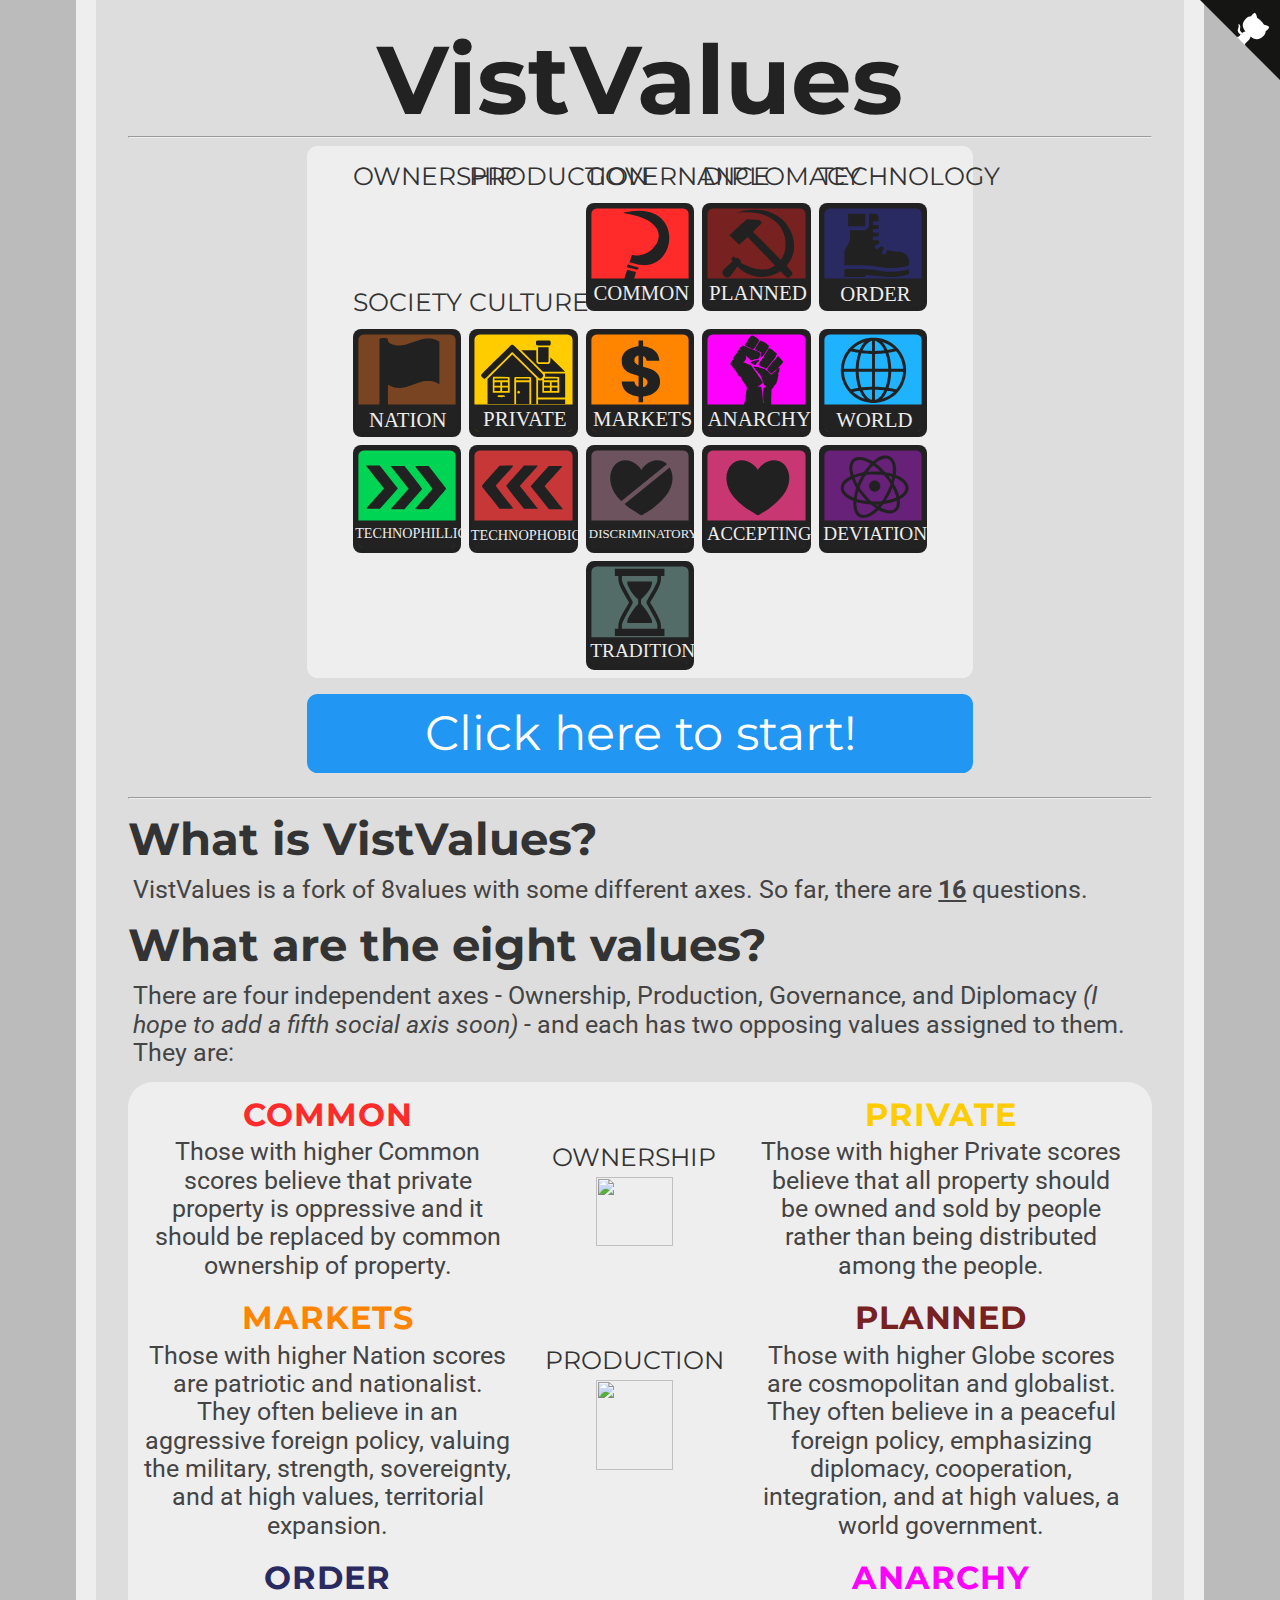
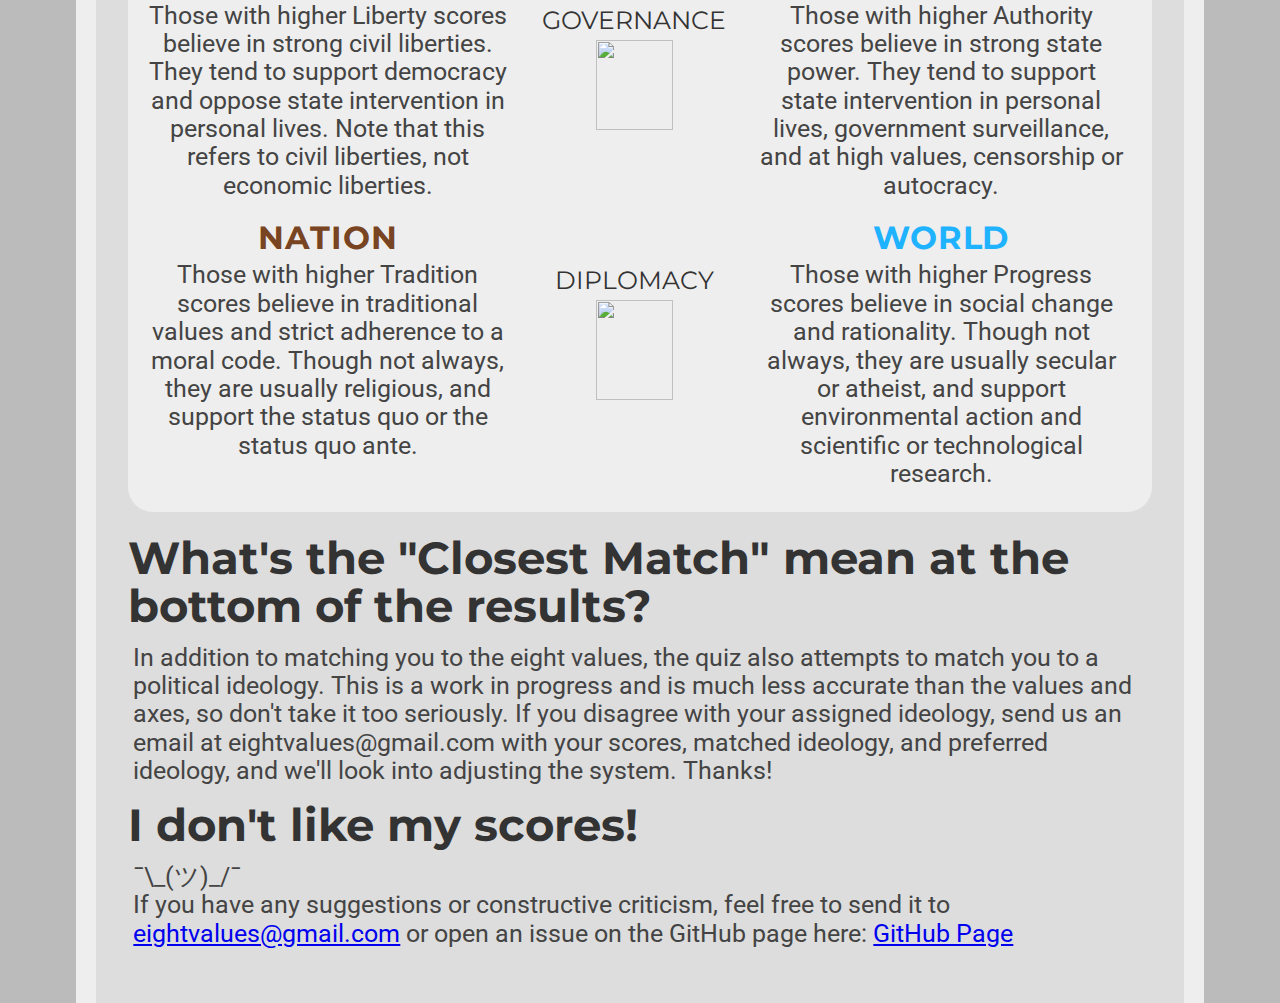
==== index.html @ 8184fd6a "Update index.html" ====
<head>
<link href="https://fonts.googleapis.com/css?family=Montserrat:300,400,700|Roboto:400,700" rel="stylesheet">
<link href='style.css' rel='stylesheet' type='text/css'>
<title>VistValues</title>
<link rel="icon" type="x-icon" href="icon.png">
<link rel="shortcut icon" type="x-icon" href="icon.png">
<meta charset="utf-8">
<script async src="//pagead2.googlesyndication.com/pagead/js/adsbygoogle.js"></script>
<script>
  (adsbygoogle = window.adsbygoogle || []).push({
    google_ad_client: "ca-pub-6511426299019766",
    enable_page_level_ads: true
  });


</script>
</head>
<body>
<a href="https://github.com/8values/8values.github.io" class="github-corner" aria-label="View source on Github"><svg width="80" height="80" viewBox="0 0 250 250" style="fill:#151513; color:#fff; position: absolute; top: 0; border: 0; right: 0;" aria-hidden="true"><path d="M0,0 L115,115 L130,115 L142,142 L250,250 L250,0 Z"></path><path d="M128.3,109.0 C113.8,99.7 119.0,89.6 119.0,89.6 C122.0,82.7 120.5,78.6 120.5,78.6 C119.2,72.0 123.4,76.3 123.4,76.3 C127.3,80.9 125.5,87.3 125.5,87.3 C122.9,97.6 130.6,101.9 134.4,103.2" fill="currentColor" style="transform-origin: 130px 106px;" class="octo-arm"></path><path d="M115.0,115.0 C114.9,115.1 118.7,116.5 119.8,115.4 L133.7,101.6 C136.9,99.2 139.9,98.4 142.2,98.6 C133.8,88.0 127.5,74.4 143.8,58.0 C148.5,53.4 154.0,51.2 159.7,51.0 C160.3,49.4 163.2,43.6 171.4,40.1 C171.4,40.1 176.1,42.5 178.8,56.2 C183.1,58.6 187.2,61.8 190.9,65.4 C194.5,69.0 197.7,73.2 200.1,77.6 C213.8,80.2 216.3,84.9 216.3,84.9 C212.7,93.1 206.9,96.0 205.4,96.6 C205.1,102.4 203.0,107.8 198.3,112.5 C181.9,128.9 168.3,122.5 157.7,114.1 C157.9,116.9 156.7,120.9 152.7,124.9 L141.0,136.5 C139.8,137.7 141.6,141.9 141.8,141.8 Z" fill="currentColor" class="octo-body"></path></svg></a><style>.github-corner:hover .octo-arm{animation:octocat-wave 560ms ease-in-out}@keyframes octocat-wave{0%,100%{transform:rotate(0)}20%,60%{transform:rotate(-25deg)}40%,80%{transform:rotate(10deg)}}@media (max-width:500px){.github-corner:hover .octo-arm{animation:none}.github-corner .octo-arm{animation:octocat-wave 560ms ease-in-out}}</style>
<h1>VistValues</h1>
<hr>
<div class="center">
    <div class="axis_name septacolumn">OWNERSHIP</div>
    <div class="axis_name septacolumn">PRODUCTION</div>
    <div class="axis_name septacolumn">GOVERNANCE</div>
    <div class="axis_name septacolumn">DIPLOMACY</div>
    <div class="axis_name septacolumn">TECHNOLOGY</div>
    <div class="axis_name septacolumn">SOCIETY</div>
    <div class="axis_name septacolumn">CULTURE</div>
    <a href="#anchor"><img src="value_images/common.svg" class="septacolumn"></a>
    <a href="#anchor"><img src="value_images/planned.svg" class="septacolumn"></a>
    <a href="#anchor"><img src="value_images/order.svg" class="septacolumn"></a>
    <a href="#anchor"><img src="value_images/nation.svg" class="septacolumn"></a>
    <a href="#anchor"><img src="value_images/private.svg" class="septacolumn"></a>
    <a href="#anchor"><img src="value_images/markets.svg" class="septacolumn"></a>
    <a href="#anchor"><img src="value_images/anarchy.svg" class="septacolumn"></a>
    <a href="#anchor"><img src="value_images/world.svg" class="septacolumn"></a>
    <a href="#anchor"><img src="value_images/technophillic.svg" class="septacolumn"></a>
    <a href="#anchor"><img src="value_images/technophobic.svg" class="septacolumn"></a>
    <a href="#anchor"><img src="value_images/discriminatory.svg" class="septacolumn"></a>
    <a href="#anchor"><img src="value_images/accepting.svg" class="septacolumn"></a>
    <a href="#anchor"><img src="value_images/deviation.svg" class="septacolumn"></a>
    <a href="#anchor"><img src="value_images/tradition.svg" class="septacolumn"></a>
</div>
<br>
<button class="button" onclick="location.href='instructions.html';" style="font-size:36pt;">Click here to start!</button>
<br><hr>
<h2>What is VistValues?</h2>
    <p>VistValues is a fork of 8values with some different axes. So far, there are <b><u><span id="numOfQuestions"></span></u></b> questions.</p>

<h2><a id="anchor">What are the eight values?</a></h2>
    <p>There are four independent axes - Ownership, Production, Governance, and Diplomacy <i>(I hope to add a fifth social axis soon)</i> - and each has two opposing values assigned to them. They are:</p>
    <div class="explanation_bg">
        <div class="spacer">
            <div class="explanation_blurb_left">
                <p class="value"><b style="color:#FF2A2A;">COMMON</b></p>
                <p class="blurb-text">
                    Those with higher Common scores believe that private property is oppressive and it should be replaced by common ownership of property.
                </p>
            </div>
            <div class="explanation_axis">
                <p class="axis_name">OWNERSHIP</p>
                <img class="arrow" src="double_arrow.svg"></img>
            </div>
            <div class="explanation_blurb_right">
                <p class="value"><b style="color:#FFCC00;">PRIVATE</b></p>
                <p class="blurb-text">
                    Those with higher Private scores believe that all property should be owned and sold by people rather than being distributed among the people. 
                </p>
            </div>
        </div>
        <div class="spacer">
            <div class="explanation_blurb_left">
                <p class="value"><b style="color:#FF8400;">MARKETS</b></p>
                <p class="blurb-text">
                    Those with higher Nation scores are patriotic and nationalist. They often believe in an aggressive foreign policy, valuing the military, strength, sovereignty, and at high values, territorial expansion.
                </p>
            </div>
            <div class="explanation_axis">
                <p class="axis_name">PRODUCTION</p>
                <img class="arrow" src="double_arrow.svg"></img>
            </div>
            <div class="explanation_blurb_right">
                <p class="value"><b style="color:#782121;">PLANNED</b></p>
                <p class="blurb-text">
                    Those with higher Globe scores are cosmopolitan and globalist. They often believe in a peaceful foreign policy, emphasizing diplomacy, cooperation, integration, and at high values, a world government.
                </p>
            </div>
        </div>
        <div class="spacer">
            <div class="explanation_blurb_left">
                <p class="value"><b style="color:#2A2A62;">ORDER</b></p>
                <p class="blurb-text">
                    Those with higher Liberty scores believe in strong civil liberties. They tend to support democracy and oppose state intervention in personal lives. Note that this refers to civil liberties, not economic liberties.
                </p>
            </div>
            <div class="explanation_axis">
                <p class="axis_name">GOVERNANCE</p>
                <img class="arrow" src="double_arrow.svg"></img>
            </div>
            <div class="explanation_blurb_right">
                <p class="value"><b style="color:#FF00FF;">ANARCHY</b></p>
                <p class="blurb-text">
                    Those with higher Authority scores believe in strong state power. They tend to support state intervention in personal lives, government surveillance, and at high values, censorship or autocracy.
                </p>
            </div>
        </div>
        <div class="spacer">
            <div class="explanation_blurb_left">
                <p class="value"><b style="color:#784421;">NATION</b></p>
                <p class="blurb-text">
                    Those with higher Tradition scores believe in traditional values and strict adherence to a moral code. Though not always, they are usually religious, and support the status quo or the status quo ante.
                </p>
            </div>
            <div class="explanation_axis">
                <p class="axis_name">DIPLOMACY</p>
                <img class="arrow" src="double_arrow.svg"></img>
            </div>
            <div class="explanation_blurb_right">
                <p class="value"><b style="color:#1FB2FF;">WORLD</b></p>
                <p class="blurb-text">
                    Those with higher Progress scores believe in social change and rationality. Though not always, they are usually secular or atheist, and support environmental action and scientific or technological research.
                </p>
            </div>
        </div>
        <br/>
    </div>

<h2 style="margin-top: 17pt;">What's the "Closest Match" mean at the bottom of the results?</h2>
    <p>In addition to matching you to the eight values, the quiz also attempts to match you to a political ideology. This is a work in progress and is much less accurate than the values and axes, so don't take it too seriously. If you disagree with your assigned ideology, send us an email at eightvalues@gmail.com with your scores, matched ideology, and preferred ideology, and we'll look into adjusting the system. Thanks!</p>
<h2>I don't like my scores!</h2>
    <p>¯\_(ツ)_/¯<br/>
    If you have any suggestions or constructive criticism, feel free to send it to <a href="mailto:eightvalues@gmail.com">eightvalues@gmail.com</a> or open an issue on the GitHub page here: <a href="https://github.com/8values/8values.github.io">GitHub Page</a></p>
<br>
<!-- Website visit statistics - no personal information is collected! -->
<script type="text/javascript">
var sc_project=11325211;
var sc_invisible=1;
var sc_security="fd9f0659";
var scJsHost = (("https:" == document.location.protocol) ?
"https://secure." : "http://www.");
document.write("<sc"+"ript type='text/javascript' src='" +
scJsHost+
"statcounter.com/counter/counter.js'></"+"script>");
</script>
<noscript><div class="statcounter"><a title="web stats"
href="http://statcounter.com/" target="_blank"><img
class="statcounter"
src="//c.statcounter.com/11325211/0/fd9f0659/1/" alt="web
stats"></a></div></noscript>

<!-- This is the script for the page itself -->
<script type="application/javascript"src="questions.js"></script>
<script type="text/javascript">
    document.getElementById("numOfQuestions").innerHTML = questions.length;
</script>
</body>
---- style.css ----
html {
    background-color: #bbbbbb;
    padding: 0px;
    scroll-behavior: smooth;
}
body {
    width: 80%;
    min-height: calc(100vh - 4em);
    margin: 0 auto;
    padding: 2em;
    background-color: #dddddd;
    border-color: #eeeeee;
    border-left-style: solid;
    border-right-style: solid;
    border-width: 20px;
}
p {
    color: #444444;
    font-family: 'Roboto', sans-serif;
    font-size: 18.5pt;
    line-height: 1.15;
    margin: 4pt;
}

p.value {
    margin-top: 22px;
    margin-bottom: 22px;
    text-indent: -16pt;
    margin-left: 20pt;
    font-size: 24pt;
    line-height: 2.11666656px;
    letter-spacing: 0.03em;
    font-family: 'Montserrat';
}

p.axis_name {
    margin-top: 50px;
    color: #333333;
    font-size: 19pt;
    font-family: 'Montserrat';
}
p.question {
    margin: 16pt auto;
    color: #333333;
    font-family: 'Montserrat', sans-serif;
    font-weight: normal;
    width: 70%;
    min-width: 500pt;
    min-height: 144pt;
    background-color: #eeeeee;
    padding: 16pt;
    border-radius: 16pt;
    font-size: 36pt;
    display: flex;
    justify-content: center;
    align-items: center;
    text-align: center;

}
h1 {
    color: #222222;
    font-family: 'Montserrat', sans-serif;
    font-size: 72pt;
    text-align: center;
    line-height: 72pt;
    margin-top: 0pt;
    margin-bottom: 0pt;
}
h2 {
    color: #333333;
    font-family: 'Montserrat', sans-serif;
    font-size: 34pt;
    line-height: 36pt;
    margin-top: 12pt;
    margin-bottom: 10pt;
}
li {
    font-size: 16pt;
    text-indent: 16pt;
}
a {
    font-family: inherit;
}
div.center {
    background-color: #eeeeee;
    font-family: 'Montserrat', sans-serif;
    border-radius: 8pt;
    padding: 6pt;
    color: white;
    width: 50%;
    min-width: 488pt;
    text-align: center;
    text-decoration: none;
    display: block;
    font-size: 24pt;
    margin: auto;
}
img.quadcolumn {
    width: 23.75%;
    transition: transform .3s;
}
img.quadcolumn:hover {
    transform: scale(1.05);
  }
div.quadcolumn {
    width: 23.75%;
}
div.axis_name {
    color: #333333;
    font-size: 19pt;
    font-family: 'Montserrat';
    display: inline-block;
    padding-bottom: 8.65pt;
}
.spacer {
    display: flex;
}

/* Existing quadcolumn styles */
img.quadcolumn {
    width: 23.75%;
    transition: transform .3s;
}
img.quadcolumn:hover {
    transform: scale(1.05);
}

div.quadcolumn {
    width: 23.75%;
}

/* New septacolumn styles */
img.septacolumn {
    width: 16.6666667%; /* 100% / 6 columns */
    transition: transform .3s;
}
img.septacolumn:hover {
    transform: scale(1.05);
}

div.septacolumn {
    width: 16.6666667%; /* 100% / 6 columns */
}

.spacer > div{
    margin-top: 10px;
    display: inline-block;
    *display: inline; /* For IE7 */
    text-align: center;
}
.button {
    background-color: #2196f3;
    font-family: 'Montserrat', sans-serif;
    border: none;
    border-radius: 8pt;
    color: white;
    padding: 8pt;
    width: 50%;
    min-width: 500pt;
    text-align: center;
    text-decoration: none;
    display: block;
    font-size: 24pt;
    margin: -2px auto;
    cursor: pointer;
}
.button:hover, .button:focus { background: #1687e0; }
.stronglyAgree { background: #1b5e20; }
.stronglyAgree:hover, .stronglyAgree:focus { background: #154a19; }
.agree { background: #4caf50; }
.agree:hover, .agree:focus { background: #29942e; }
.neutral { background: #949494; }
.neutral:hover, .neutral:focus { background: #656565; }
.disagree { background: #f44336; }
.disagree:hover, .disagree:focus { background: #d6271a; }
.stronglyDisagree { background: #b71c1c; }
.stronglyDisagree:hover, .stronglyDisagree:focus { background: #a00e0e; }

.button.partiallyAgree {
  background: #8bc34a;
}

.button.partiallyAgree:hover,
.button.partiallyAgree:focus {
  background: #6fa639;
}

.button.partiallyDisagree {
  background: #ff5722;
}

.button.partiallyDisagree:hover,
.button.partiallyDisagree:focus {
  background: #d84315;
}


.small_button, .small_button_off {
    background-color: #333;
    font-family: 'Montserrat', sans-serif;
    border: none;
    border-radius: 8pt;
    color: white;
    padding: 8pt;
    width: 10%;
    min-width: 100pt;
    text-align: center;
    text-decoration: none;
    display: block;
    font-size: 18pt;
    margin: -2px auto;
    cursor: pointer;
}

.small_button:hover, .small_button:focus {
    background: #222;
}

.small_button_off {
    background-color: #ddd;
    color: #888;
    border: 2px solid #888;
    cursor: not-allowed;
    margin: -4px auto;
}
.arrow {
    width: 60%;
    height: auto;
}
div.explanation_blurb_left {
    vertical-align: top;
    width: 37%;
    margin-left: 1%;
    margin-right: 1%;
}
div.explanation_blurb_right {
    vertical-align: top;
    width: 37%;
    margin-left: 1%;
    margin-right: 1%;
}
div.explanation_axis {
    width: 20.9%;
    vertical-align: top;
}
div.axis {
    width: 100%;
    display: flex;
    align-items: center;
    justify-content: center;
}
div.bar {
    height: 36pt;
    line-height: 36pt;
    padding: 8pt;
    margin-top: 4pt;
    margin-bottom: 4pt;
    border-width: 4px;
    border-right-width: 1px;
    border-top-style: solid;
    border-bottom-style: solid;
    border-color: #222222;
    background-color: #eeeeee;
    display: block;
    width: 50%;
}
div.text-wrapper {
    font-family: 'Montserrat', sans-serif;
    font-size: 36pt;
    line-height: 36pt;
    color: #222222;
    display: inline-block;
}
div.common {
    background-color: #f44336;
    text-align: left;
    border-right-style: solid;
}
div.private {
    background-color: #ffb300;
    text-align: right;
    border-left-style: solid;
}
div.planned {
    background-color: #451717;
    text-align: left;
    border-right-style: solid;
}
div.markets {
    background-color: #ff730f;
    text-align: right;
    border-left-style: solid;
}
div.order {
    background-color: #322a75;
    text-align: right;
    border-left-style: solid;
}
div.anarchy {
    background-color: #ff29ea;
    text-align: left;
    border-right-style: solid;
}
div.nation {
    background-color: #573b28;
    text-align: right;
    border-left-style: solid;
}
div.world {
    background-color: #1dadf0;
    text-align: left;
    border-right-style: solid;
}
span.weight-300 {
    font-weight: 300;
}
.explanation_bg {
    background-color: #eeeeee;
    border-radius: 25px;
    margin-top: 15px;
}
#banner {
    border-color: #444444;
    border-style: solid;
    border-width: 2px;
    border-radius: 8pt;
    display: block;
    margin: 8pt;
    margin-left: auto;
    margin-right: auto;
}
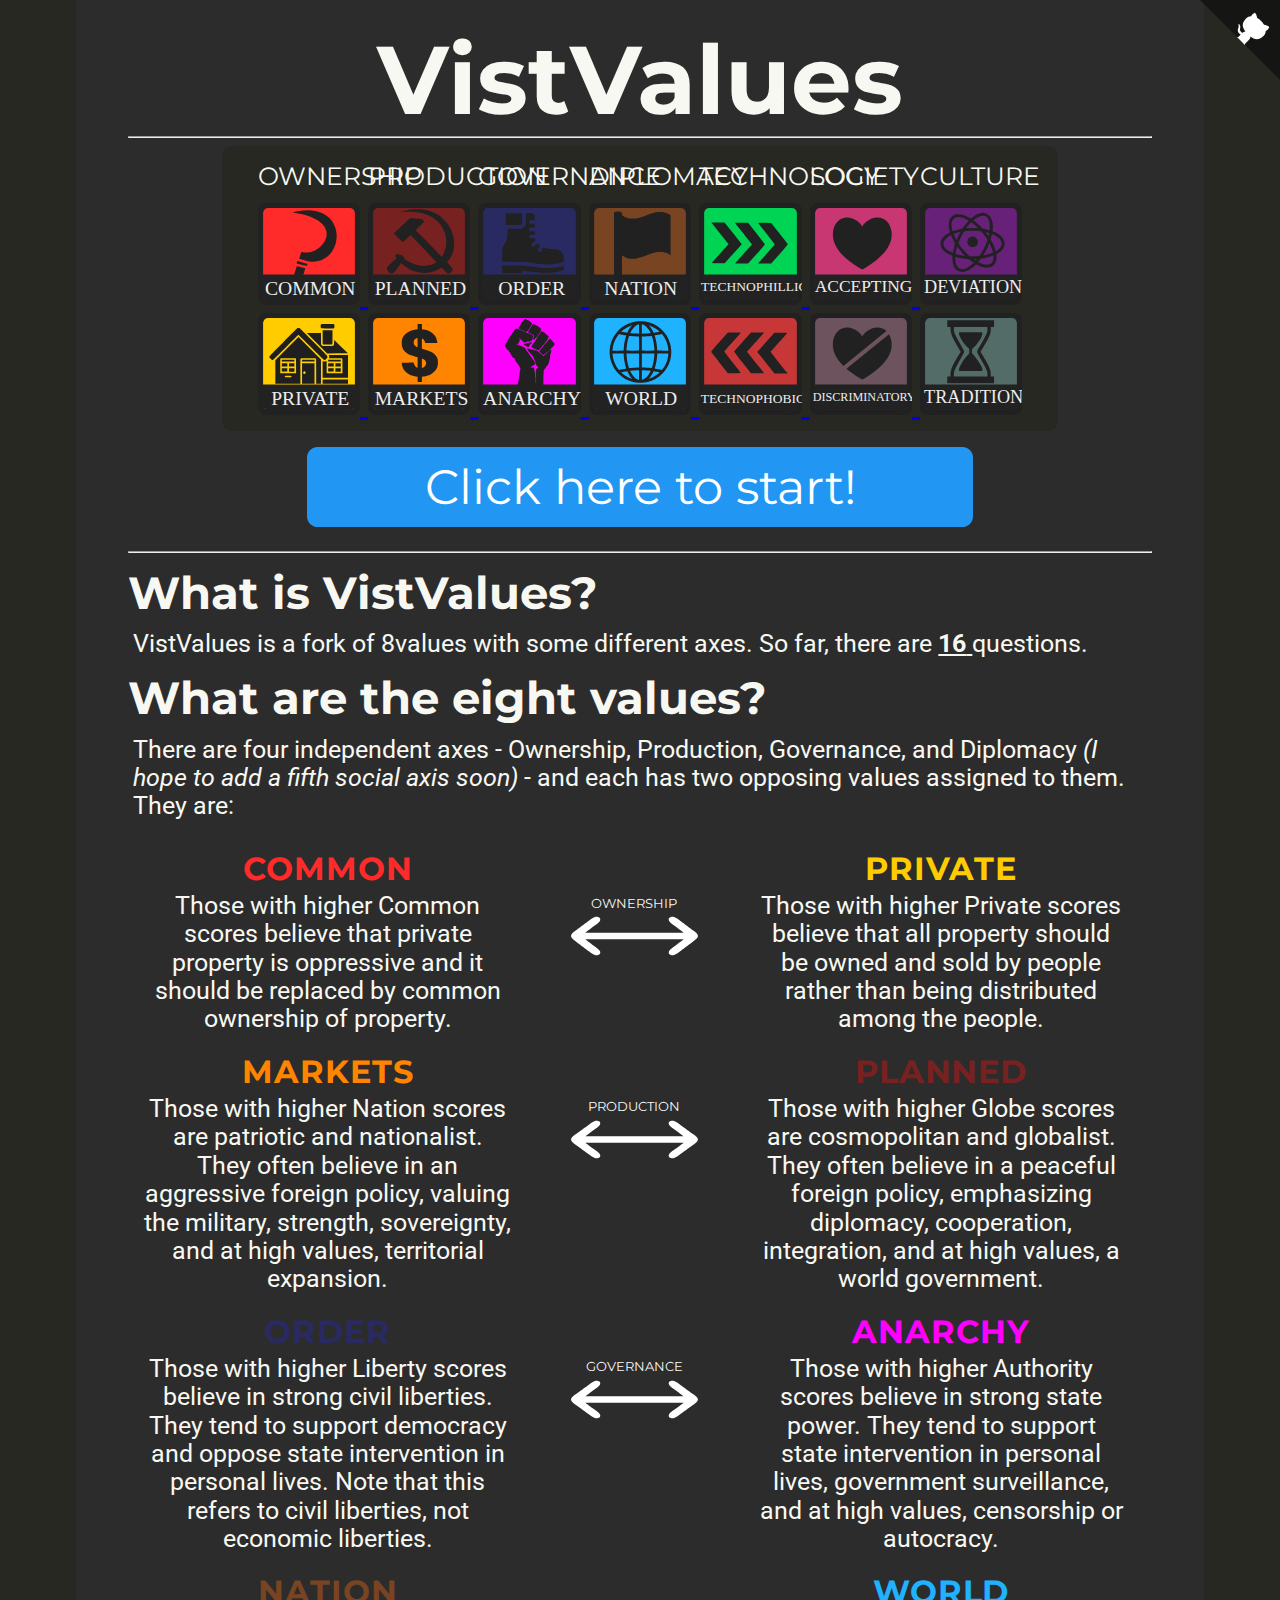
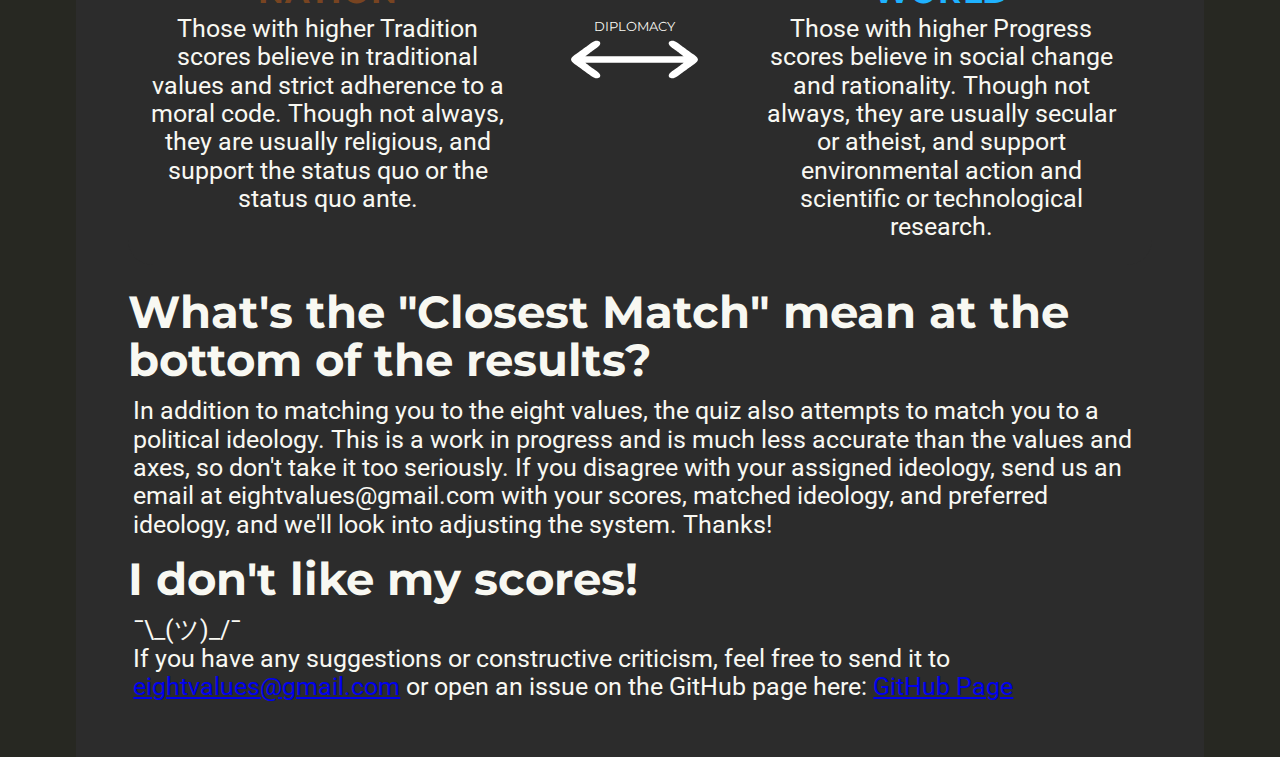
==== commit 3527e8c9: "Update index.html" ====
--- a/index.html
+++ b/index.html
@@ -1,25 +1,62 @@
 <head>
-<link href="https://fonts.googleapis.com/css?family=Montserrat:300,400,700|Roboto:400,700" rel="stylesheet">
-<link href='style.css' rel='stylesheet' type='text/css'>
-<title>VistValues</title>
-<link rel="icon" type="x-icon" href="icon.png">
-<link rel="shortcut icon" type="x-icon" href="icon.png">
-<meta charset="utf-8">
-<script async src="//pagead2.googlesyndication.com/pagead/js/adsbygoogle.js"></script>
-<script>
-  (adsbygoogle = window.adsbygoogle || []).push({
-    google_ad_client: "ca-pub-6511426299019766",
-    enable_page_level_ads: true
-  });
-
-
-</script>
+  <link href="https://fonts.googleapis.com/css?family=Montserrat:300,400,700|Roboto:400,700" rel="stylesheet">
+  <link href='style.css' rel='stylesheet' type='text/css'>
+  <title>VistValues</title>
+  <link rel="icon" type="x-icon" href="icon.png">
+  <link rel="shortcut icon" type="x-icon" href="icon.png">
+  <meta charset="utf-8">
+  <script async src="//pagead2.googlesyndication.com/pagead/js/adsbygoogle.js"></script>
+  <script>
+    (adsbygoogle = window.adsbygoogle || []).push({
+      google_ad_client: "ca-pub-6511426299019766",
+      enable_page_level_ads: true
+    });
+  </script>
 </head>
 <body>
-<a href="https://github.com/8values/8values.github.io" class="github-corner" aria-label="View source on Github"><svg width="80" height="80" viewBox="0 0 250 250" style="fill:#151513; color:#fff; position: absolute; top: 0; border: 0; right: 0;" aria-hidden="true"><path d="M0,0 L115,115 L130,115 L142,142 L250,250 L250,0 Z"></path><path d="M128.3,109.0 C113.8,99.7 119.0,89.6 119.0,89.6 C122.0,82.7 120.5,78.6 120.5,78.6 C119.2,72.0 123.4,76.3 123.4,76.3 C127.3,80.9 125.5,87.3 125.5,87.3 C122.9,97.6 130.6,101.9 134.4,103.2" fill="currentColor" style="transform-origin: 130px 106px;" class="octo-arm"></path><path d="M115.0,115.0 C114.9,115.1 118.7,116.5 119.8,115.4 L133.7,101.6 C136.9,99.2 139.9,98.4 142.2,98.6 C133.8,88.0 127.5,74.4 143.8,58.0 C148.5,53.4 154.0,51.2 159.7,51.0 C160.3,49.4 163.2,43.6 171.4,40.1 C171.4,40.1 176.1,42.5 178.8,56.2 C183.1,58.6 187.2,61.8 190.9,65.4 C194.5,69.0 197.7,73.2 200.1,77.6 C213.8,80.2 216.3,84.9 216.3,84.9 C212.7,93.1 206.9,96.0 205.4,96.6 C205.1,102.4 203.0,107.8 198.3,112.5 C181.9,128.9 168.3,122.5 157.7,114.1 C157.9,116.9 156.7,120.9 152.7,124.9 L141.0,136.5 C139.8,137.7 141.6,141.9 141.8,141.8 Z" fill="currentColor" class="octo-body"></path></svg></a><style>.github-corner:hover .octo-arm{animation:octocat-wave 560ms ease-in-out}@keyframes octocat-wave{0%,100%{transform:rotate(0)}20%,60%{transform:rotate(-25deg)}40%,80%{transform:rotate(10deg)}}@media (max-width:500px){.github-corner:hover .octo-arm{animation:none}.github-corner .octo-arm{animation:octocat-wave 560ms ease-in-out}}</style>
-<h1>VistValues</h1>
-<hr>
-<div class="center">
+  <a href="https://github.com/8values/8values.github.io" class="github-corner" aria-label="View source on Github">
+    <svg width="80" height="80" viewBox="0 0 250 250" style="fill:#151513; color:#fff; position: absolute; top: 0; border: 0; right: 0;" aria-hidden="true">
+      <path d="M0,0 L115,115 L130,115 L142,142 L250,250 L250,0 Z"></path>
+      <path d="M128.3,109.0 C113.8,99.7 119.0,89.6 119.0,89.6 C122.0,82.7 120.5,78.6 120.5,78.6 C119.2,72.0 123.4,76.3 123.4,76.3 C127.3,80.9 125.5,87.3 125.5,87.3 C122.9,97.6 130.6,101.9 134.4,103.2" fill="currentColor" style="transform-origin: 130px 106px;" class="octo-arm"></path>
+      <path d="M115.0,115.0 C114.9,115.1 118.7,116.5 119.8,115.4 L133.7,101.6 C136.9,99.2 139.9,98.4 142.2,98.6 C133.8,88.0 127.5,74.4 143.8,58.0 C148.5,53.4 154.0,51.2 159.7,51.0 C160.3,49.4 163.2,43.6 171.4,40.1 C171.4,40.1 176.1,42.5 178.8,56.2 C183.1,58.6 187.2,61.8 190.9,65.4 C194.5,69.0 197.7,73.2 200.1,77.6 C213.8,80.2 216.3,84.9 216.3,84.9 C212.7,93.1 206.9,96.0 205.4,96.6 C205.1,102.4 203.0,107.8 198.3,112.5 C181.9,128.9 168.3,122.5 157.7,114.1 C157.9,116.9 156.7,120.9 152.7,124.9 L141.0,136.5 C139.8,137.7 141.6,141.9 141.8,141.8 Z" fill="currentColor" class="octo-body"></path>
+    </svg>
+  </a>
+  <style>
+    .github-corner:hover .octo-arm {
+      animation: octocat-wave 560ms ease-in-out
+    }
+
+    @keyframes octocat-wave {
+
+      0%,
+      100% {
+        transform: rotate(0)
+      }
+
+      20%,
+      60% {
+        transform: rotate(-25deg)
+      }
+
+      40%,
+      80% {
+        transform: rotate(10deg)
+      }
+    }
+
+    @media (max-width:500px) {
+      .github-corner:hover .octo-arm {
+        animation: none
+      }
+
+      .github-corner .octo-arm {
+        animation: octocat-wave 560ms ease-in-out
+      }
+    }
+  </style>
+  <h1>VistValues</h1>
+  <hr>
+  <div class="center">
     <div class="axis_name septacolumn">OWNERSHIP</div>
     <div class="axis_name septacolumn">PRODUCTION</div>
     <div class="axis_name septacolumn">GOVERNANCE</div>
@@ -27,131 +64,166 @@
     <div class="axis_name septacolumn">TECHNOLOGY</div>
     <div class="axis_name septacolumn">SOCIETY</div>
     <div class="axis_name septacolumn">CULTURE</div>
-    <a href="#anchor"><img src="value_images/common.svg" class="septacolumn"></a>
-    <a href="#anchor"><img src="value_images/planned.svg" class="septacolumn"></a>
-    <a href="#anchor"><img src="value_images/order.svg" class="septacolumn"></a>
-    <a href="#anchor"><img src="value_images/nation.svg" class="septacolumn"></a>
-    <a href="#anchor"><img src="value_images/private.svg" class="septacolumn"></a>
-    <a href="#anchor"><img src="value_images/markets.svg" class="septacolumn"></a>
-    <a href="#anchor"><img src="value_images/anarchy.svg" class="septacolumn"></a>
-    <a href="#anchor"><img src="value_images/world.svg" class="septacolumn"></a>
-    <a href="#anchor"><img src="value_images/technophillic.svg" class="septacolumn"></a>
-    <a href="#anchor"><img src="value_images/technophobic.svg" class="septacolumn"></a>
-    <a href="#anchor"><img src="value_images/discriminatory.svg" class="septacolumn"></a>
-    <a href="#anchor"><img src="value_images/accepting.svg" class="septacolumn"></a>
-    <a href="#anchor"><img src="value_images/deviation.svg" class="septacolumn"></a>
-    <a href="#anchor"><img src="value_images/tradition.svg" class="septacolumn"></a>
-</div>
-<br>
-<button class="button" onclick="location.href='instructions.html';" style="font-size:36pt;">Click here to start!</button>
-<br><hr>
-<h2>What is VistValues?</h2>
-    <p>VistValues is a fork of 8values with some different axes. So far, there are <b><u><span id="numOfQuestions"></span></u></b> questions.</p>
-
-<h2><a id="anchor">What are the eight values?</a></h2>
-    <p>There are four independent axes - Ownership, Production, Governance, and Diplomacy <i>(I hope to add a fifth social axis soon)</i> - and each has two opposing values assigned to them. They are:</p>
-    <div class="explanation_bg">
-        <div class="spacer">
-            <div class="explanation_blurb_left">
-                <p class="value"><b style="color:#FF2A2A;">COMMON</b></p>
-                <p class="blurb-text">
-                    Those with higher Common scores believe that private property is oppressive and it should be replaced by common ownership of property.
-                </p>
-            </div>
-            <div class="explanation_axis">
-                <p class="axis_name">OWNERSHIP</p>
-                <img class="arrow" src="double_arrow.svg"></img>
-            </div>
-            <div class="explanation_blurb_right">
-                <p class="value"><b style="color:#FFCC00;">PRIVATE</b></p>
-                <p class="blurb-text">
-                    Those with higher Private scores believe that all property should be owned and sold by people rather than being distributed among the people. 
-                </p>
-            </div>
-        </div>
-        <div class="spacer">
-            <div class="explanation_blurb_left">
-                <p class="value"><b style="color:#FF8400;">MARKETS</b></p>
-                <p class="blurb-text">
-                    Those with higher Nation scores are patriotic and nationalist. They often believe in an aggressive foreign policy, valuing the military, strength, sovereignty, and at high values, territorial expansion.
-                </p>
-            </div>
-            <div class="explanation_axis">
-                <p class="axis_name">PRODUCTION</p>
-                <img class="arrow" src="double_arrow.svg"></img>
-            </div>
-            <div class="explanation_blurb_right">
-                <p class="value"><b style="color:#782121;">PLANNED</b></p>
-                <p class="blurb-text">
-                    Those with higher Globe scores are cosmopolitan and globalist. They often believe in a peaceful foreign policy, emphasizing diplomacy, cooperation, integration, and at high values, a world government.
-                </p>
-            </div>
-        </div>
-        <div class="spacer">
-            <div class="explanation_blurb_left">
-                <p class="value"><b style="color:#2A2A62;">ORDER</b></p>
-                <p class="blurb-text">
-                    Those with higher Liberty scores believe in strong civil liberties. They tend to support democracy and oppose state intervention in personal lives. Note that this refers to civil liberties, not economic liberties.
-                </p>
-            </div>
-            <div class="explanation_axis">
-                <p class="axis_name">GOVERNANCE</p>
-                <img class="arrow" src="double_arrow.svg"></img>
-            </div>
-            <div class="explanation_blurb_right">
-                <p class="value"><b style="color:#FF00FF;">ANARCHY</b></p>
-                <p class="blurb-text">
-                    Those with higher Authority scores believe in strong state power. They tend to support state intervention in personal lives, government surveillance, and at high values, censorship or autocracy.
-                </p>
-            </div>
-        </div>
-        <div class="spacer">
-            <div class="explanation_blurb_left">
-                <p class="value"><b style="color:#784421;">NATION</b></p>
-                <p class="blurb-text">
-                    Those with higher Tradition scores believe in traditional values and strict adherence to a moral code. Though not always, they are usually religious, and support the status quo or the status quo ante.
-                </p>
-            </div>
-            <div class="explanation_axis">
-                <p class="axis_name">DIPLOMACY</p>
-                <img class="arrow" src="double_arrow.svg"></img>
-            </div>
-            <div class="explanation_blurb_right">
-                <p class="value"><b style="color:#1FB2FF;">WORLD</b></p>
-                <p class="blurb-text">
-                    Those with higher Progress scores believe in social change and rationality. Though not always, they are usually secular or atheist, and support environmental action and scientific or technological research.
-                </p>
-            </div>
-        </div>
-        <br/>
-    </div>
-
-<h2 style="margin-top: 17pt;">What's the "Closest Match" mean at the bottom of the results?</h2>
-    <p>In addition to matching you to the eight values, the quiz also attempts to match you to a political ideology. This is a work in progress and is much less accurate than the values and axes, so don't take it too seriously. If you disagree with your assigned ideology, send us an email at eightvalues@gmail.com with your scores, matched ideology, and preferred ideology, and we'll look into adjusting the system. Thanks!</p>
-<h2>I don't like my scores!</h2>
-    <p>¯\_(ツ)_/¯<br/>
-    If you have any suggestions or constructive criticism, feel free to send it to <a href="mailto:eightvalues@gmail.com">eightvalues@gmail.com</a> or open an issue on the GitHub page here: <a href="https://github.com/8values/8values.github.io">GitHub Page</a></p>
-<br>
-<!-- Website visit statistics - no personal information is collected! -->
-<script type="text/javascript">
-var sc_project=11325211;
-var sc_invisible=1;
-var sc_security="fd9f0659";
-var scJsHost = (("https:" == document.location.protocol) ?
-"https://secure." : "http://www.");
-document.write("<sc"+"ript type='text/javascript' src='" +
-scJsHost+
-"statcounter.com/counter/counter.js'></"+"script>");
-</script>
-<noscript><div class="statcounter"><a title="web stats"
-href="http://statcounter.com/" target="_blank"><img
-class="statcounter"
-src="//c.statcounter.com/11325211/0/fd9f0659/1/" alt="web
-stats"></a></div></noscript>
-
-<!-- This is the script for the page itself -->
-<script type="application/javascript"src="questions.js"></script>
-<script type="text/javascript">
+    <a href="#anchor">
+      <img src="value_images/common.svg" class="septacolumn">
+    </a>
+    <a href="#anchor">
+      <img src="value_images/planned.svg" class="septacolumn">
+    </a>
+    <a href="#anchor">
+      <img src="value_images/order.svg" class="septacolumn">
+    </a>
+    <a href="#anchor">
+      <img src="value_images/nation.svg" class="septacolumn">
+    </a>
+    <a href="#anchor">
+      <img src="value_images/technophillic.svg" class="septacolumn">
+    </a>
+    <a href="#anchor">
+      <img src="value_images/accepting.svg" class="septacolumn">
+    </a>
+    <a href="#anchor">
+      <img src="value_images/deviation.svg" class="septacolumn">
+    </a>
+    <a href="#anchor">
+      <img src="value_images/private.svg" class="septacolumn">
+    </a>
+    <a href="#anchor">
+      <img src="value_images/markets.svg" class="septacolumn">
+    </a>
+    <a href="#anchor">
+      <img src="value_images/anarchy.svg" class="septacolumn">
+    </a>
+    <a href="#anchor">
+      <img src="value_images/world.svg" class="septacolumn">
+    </a>
+    <a href="#anchor">
+      <img src="value_images/technophobic.svg" class="septacolumn">
+    </a>
+    <a href="#anchor">
+      <img src="value_images/discriminatory.svg" class="septacolumn">
+    </a>
+    <a href="#anchor">
+      <img src="value_images/tradition.svg" class="septacolumn">
+    </a>
+  </div>
+  <br>
+  <button class="button" onclick="location.href='instructions.html';" style="font-size:36pt;">Click here to start!</button>
+  <br>
+  <hr>
+  <h2>What is VistValues?</h2>
+  <p>VistValues is a fork of 8values with some different axes. So far, there are <b>
+      <u>
+        <span id="numOfQuestions"></span>
+      </u>
+    </b> questions. </p>
+  <h2>
+    <a id="anchor">What are the eight values?</a>
+  </h2>
+  <p>There are four independent axes - Ownership, Production, Governance, and Diplomacy <i>(I hope to add a fifth social axis soon)</i> - and each has two opposing values assigned to them. They are: </p>
+  <div class="explanation_bg">
+    <div class="spacer">
+      <div class="explanation_blurb_left">
+        <p class="value">
+          <b style="color:#FF2A2A;">COMMON</b>
+        </p>
+        <p class="blurb-text"> Those with higher Common scores believe that private property is oppressive and it should be replaced by common ownership of property. </p>
+      </div>
+      <div class="explanation_axis">
+        <p class="axis_name">OWNERSHIP</p>
+        <img class="arrow" src="double_arrow.svg"></img>
+      </div>
+      <div class="explanation_blurb_right">
+        <p class="value">
+          <b style="color:#FFCC00;">PRIVATE</b>
+        </p>
+        <p class="blurb-text"> Those with higher Private scores believe that all property should be owned and sold by people rather than being distributed among the people. </p>
+      </div>
+    </div>
+    <div class="spacer">
+      <div class="explanation_blurb_left">
+        <p class="value">
+          <b style="color:#FF8400;">MARKETS</b>
+        </p>
+        <p class="blurb-text"> Those with higher Nation scores are patriotic and nationalist. They often believe in an aggressive foreign policy, valuing the military, strength, sovereignty, and at high values, territorial expansion. </p>
+      </div>
+      <div class="explanation_axis">
+        <p class="axis_name">PRODUCTION</p>
+        <img class="arrow" src="double_arrow.svg"></img>
+      </div>
+      <div class="explanation_blurb_right">
+        <p class="value">
+          <b style="color:#782121;">PLANNED</b>
+        </p>
+        <p class="blurb-text"> Those with higher Globe scores are cosmopolitan and globalist. They often believe in a peaceful foreign policy, emphasizing diplomacy, cooperation, integration, and at high values, a world government. </p>
+      </div>
+    </div>
+    <div class="spacer">
+      <div class="explanation_blurb_left">
+        <p class="value">
+          <b style="color:#2A2A62;">ORDER</b>
+        </p>
+        <p class="blurb-text"> Those with higher Liberty scores believe in strong civil liberties. They tend to support democracy and oppose state intervention in personal lives. Note that this refers to civil liberties, not economic liberties. </p>
+      </div>
+      <div class="explanation_axis">
+        <p class="axis_name">GOVERNANCE</p>
+        <img class="arrow" src="double_arrow.svg"></img>
+      </div>
+      <div class="explanation_blurb_right">
+        <p class="value">
+          <b style="color:#FF00FF;">ANARCHY</b>
+        </p>
+        <p class="blurb-text"> Those with higher Authority scores believe in strong state power. They tend to support state intervention in personal lives, government surveillance, and at high values, censorship or autocracy. </p>
+      </div>
+    </div>
+    <div class="spacer">
+      <div class="explanation_blurb_left">
+        <p class="value">
+          <b style="color:#784421;">NATION</b>
+        </p>
+        <p class="blurb-text"> Those with higher Tradition scores believe in traditional values and strict adherence to a moral code. Though not always, they are usually religious, and support the status quo or the status quo ante. </p>
+      </div>
+      <div class="explanation_axis">
+        <p class="axis_name">DIPLOMACY</p>
+        <img class="arrow" src="double_arrow.svg"></img>
+      </div>
+      <div class="explanation_blurb_right">
+        <p class="value">
+          <b style="color:#1FB2FF;">WORLD</b>
+        </p>
+        <p class="blurb-text"> Those with higher Progress scores believe in social change and rationality. Though not always, they are usually secular or atheist, and support environmental action and scientific or technological research. </p>
+      </div>
+    </div>
+    <br />
+  </div>
+  <h2 style="margin-top: 17pt;">What's the "Closest Match" mean at the bottom of the results?</h2>
+  <p>In addition to matching you to the eight values, the quiz also attempts to match you to a political ideology. This is a work in progress and is much less accurate than the values and axes, so don't take it too seriously. If you disagree with your assigned ideology, send us an email at eightvalues@gmail.com with your scores, matched ideology, and preferred ideology, and we'll look into adjusting the system. Thanks!</p>
+  <h2>I don't like my scores!</h2>
+  <p>¯\_(ツ)_/¯ <br /> If you have any suggestions or constructive criticism, feel free to send it to <a href="mailto:eightvalues@gmail.com">eightvalues@gmail.com</a> or open an issue on the GitHub page here: <a href="https://github.com/8values/8values.github.io">GitHub Page</a>
+  </p>
+  <br>
+  <!-- Website visit statistics - no personal information is collected! -->
+  <script type="text/javascript">
+    var sc_project = 11325211;
+    var sc_invisible = 1;
+    var sc_security = "fd9f0659";
+    var scJsHost = (("https:" == document.location.protocol) ? "https://secure." : "http://www.");
+    document.write(" < sc "+"
+        ript type = 'text/javascript'
+        src = '" +
+        scJsHost + "statcounter.com/counter/counter.js'> < /"+"script>");
+  </script>
+  <noscript>
+    <div class="statcounter">
+      <a title="web stats" href="http://statcounter.com/" target="_blank">
+        <img class="statcounter" src="//c.statcounter.com/11325211/0/fd9f0659/1/" alt="web
+stats">
+      </a>
+    </div>
+  </noscript>
+  <!-- This is the script for the page itself -->
+  <script type="application/javascript" src="questions.js"></script>
+  <script type="text/javascript">
     document.getElementById("numOfQuestions").innerHTML = questions.length;
-</script>
+  </script>
 </body>
--- a/style.css
+++ b/style.css
@@ -1,21 +1,23 @@
 html {
-    background-color: #bbbbbb;
+    background-color: #272822;
     padding: 0px;
     scroll-behavior: smooth;
 }
+
 body {
     width: 80%;
     min-height: calc(100vh - 4em);
     margin: 0 auto;
     padding: 2em;
-    background-color: #dddddd;
-    border-color: #eeeeee;
+    background-color: #2C2C2C;
+    border-color: #2C2C2C;
     border-left-style: solid;
     border-right-style: solid;
     border-width: 20px;
 }
+
 p {
-    color: #444444;
+    color: #F8F8F2;
     font-family: 'Roboto', sans-serif;
     font-size: 18.5pt;
     line-height: 1.15;
@@ -35,19 +37,20 @@
 
 p.axis_name {
     margin-top: 50px;
-    color: #333333;
-    font-size: 19pt;
+    color: #F8F8F2;
+    font-size: 10pt;
     font-family: 'Montserrat';
 }
+
 p.question {
     margin: 16pt auto;
-    color: #333333;
+    color: #F8F8F2;
     font-family: 'Montserrat', sans-serif;
     font-weight: normal;
     width: 70%;
     min-width: 500pt;
     min-height: 144pt;
-    background-color: #eeeeee;
+    background-color: #272822;
     padding: 16pt;
     border-radius: 16pt;
     font-size: 36pt;
@@ -55,10 +58,10 @@
     justify-content: center;
     align-items: center;
     text-align: center;
-
-}
+}
+
 h1 {
-    color: #222222;
+    color: #F8F8F2;
     font-family: 'Montserrat', sans-serif;
     font-size: 72pt;
     text-align: center;
@@ -66,28 +69,32 @@
     margin-top: 0pt;
     margin-bottom: 0pt;
 }
+
 h2 {
-    color: #333333;
+    color: #F8F8F2;
     font-family: 'Montserrat', sans-serif;
     font-size: 34pt;
     line-height: 36pt;
     margin-top: 12pt;
     margin-bottom: 10pt;
 }
+
 li {
     font-size: 16pt;
     text-indent: 16pt;
 }
+
 a {
     font-family: inherit;
 }
+
 div.center {
-    background-color: #eeeeee;
+    background-color: #272822;
     font-family: 'Montserrat', sans-serif;
     border-radius: 8pt;
     padding: 6pt;
     color: white;
-    width: 50%;
+    width: 80%;
     min-width: 488pt;
     text-align: center;
     text-decoration: none;
@@ -95,23 +102,28 @@
     font-size: 24pt;
     margin: auto;
 }
+
 img.quadcolumn {
     width: 23.75%;
     transition: transform .3s;
 }
+
 img.quadcolumn:hover {
     transform: scale(1.05);
-  }
+}
+
 div.quadcolumn {
     width: 23.75%;
 }
+
 div.axis_name {
-    color: #333333;
+    color: #F8F8F2;
     font-size: 19pt;
     font-family: 'Montserrat';
     display: inline-block;
     padding-bottom: 8.65pt;
 }
+
 .spacer {
     display: flex;
 }
@@ -121,6 +133,7 @@
     width: 23.75%;
     transition: transform .3s;
 }
+
 img.quadcolumn:hover {
     transform: scale(1.05);
 }
@@ -131,23 +144,25 @@
 
 /* New septacolumn styles */
 img.septacolumn {
-    width: 16.6666667%; /* 100% / 6 columns */
+    width: calc(100% / 8);
     transition: transform .3s;
 }
+
 img.septacolumn:hover {
     transform: scale(1.05);
 }
 
 div.septacolumn {
-    width: 16.6666667%; /* 100% / 6 columns */
-}
-
-.spacer > div{
+    width: calc(100% / 8);
+}
+
+.spacer > div {
     margin-top: 10px;
     display: inline-block;
     *display: inline; /* For IE7 */
     text-align: center;
 }
+
 .button {
     background-color: #2196f3;
     font-family: 'Montserrat', sans-serif;
@@ -164,38 +179,71 @@
     margin: -2px auto;
     cursor: pointer;
 }
-.button:hover, .button:focus { background: #1687e0; }
-.stronglyAgree { background: #1b5e20; }
-.stronglyAgree:hover, .stronglyAgree:focus { background: #154a19; }
-.agree { background: #4caf50; }
-.agree:hover, .agree:focus { background: #29942e; }
-.neutral { background: #949494; }
-.neutral:hover, .neutral:focus { background: #656565; }
-.disagree { background: #f44336; }
-.disagree:hover, .disagree:focus { background: #d6271a; }
-.stronglyDisagree { background: #b71c1c; }
-.stronglyDisagree:hover, .stronglyDisagree:focus { background: #a00e0e; }
+
+.button:hover, .button:focus {
+    background: #1687e0;
+}
+
+.stronglyAgree {
+    background: #1b5e20;
+}
+
+.stronglyAgree:hover, .stronglyAgree:focus {
+    background: #154a19;
+}
+
+.agree {
+    background: #4caf50;
+}
+
+.agree:hover, .agree:focus {
+    background: #29942e;
+}
+
+.neutral {
+    background: #949494;
+}
+
+.neutral:hover, .neutral:focus {
+    background: #656565;
+}
+
+.disagree {
+    background: #f44336;
+}
+
+.disagree:hover, .disagree:focus {
+    background: #d6271a;
+}
+
+.stronglyDisagree {
+    background: #b71c1c;
+}
+
+.stronglyDisagree:hover, .stronglyDisagree:focus {
+    background: #a00e0e;
+}
 
 .button.partiallyAgree {
-  background: #8bc34a;
+    background: #8bc34a;
 }
 
 .button.partiallyAgree:hover,
 .button.partiallyAgree:focus {
-  background: #6fa639;
+    background: #6fa639;
 }
 
 .button.partiallyDisagree {
-  background: #ff5722;
+    background: #ff5722;
 }
 
 .button.partiallyDisagree:hover,
 .button.partiallyDisagree:focus {
-  background: #d84315;
-}
-
-
-.small_button, .small_button_off {
+    background: #d84315;
+}
+
+.small_button,
+.small_button_off {
     background-color: #333;
     font-family: 'Montserrat', sans-serif;
     border: none;
@@ -212,7 +260,8 @@
     cursor: pointer;
 }
 
-.small_button:hover, .small_button:focus {
+.small_button:hover,
+.small_button:focus {
     background: #222;
 }
 
@@ -223,32 +272,38 @@
     cursor: not-allowed;
     margin: -4px auto;
 }
+
 .arrow {
     width: 60%;
     height: auto;
 }
+
 div.explanation_blurb_left {
     vertical-align: top;
     width: 37%;
     margin-left: 1%;
     margin-right: 1%;
 }
+
 div.explanation_blurb_right {
     vertical-align: top;
     width: 37%;
     margin-left: 1%;
     margin-right: 1%;
 }
+
 div.explanation_axis {
     width: 20.9%;
     vertical-align: top;
 }
+
 div.axis {
     width: 100%;
     display: flex;
     align-items: center;
     justify-content: center;
 }
+
 div.bar {
     height: 36pt;
     line-height: 36pt;
@@ -260,67 +315,79 @@
     border-top-style: solid;
     border-bottom-style: solid;
     border-color: #222222;
-    background-color: #eeeeee;
+    background-color: #2C2C2C;
     display: block;
     width: 50%;
 }
+
 div.text-wrapper {
     font-family: 'Montserrat', sans-serif;
     font-size: 36pt;
     line-height: 36pt;
-    color: #222222;
+    color: #F8F8F2;
     display: inline-block;
 }
+
 div.common {
     background-color: #f44336;
     text-align: left;
     border-right-style: solid;
 }
+
 div.private {
     background-color: #ffb300;
     text-align: right;
     border-left-style: solid;
 }
+
 div.planned {
     background-color: #451717;
     text-align: left;
     border-right-style: solid;
 }
+
 div.markets {
     background-color: #ff730f;
     text-align: right;
     border-left-style: solid;
 }
+
 div.order {
     background-color: #322a75;
     text-align: right;
     border-left-style: solid;
 }
+
 div.anarchy {
     background-color: #ff29ea;
     text-align: left;
     border-right-style: solid;
 }
+
 div.nation {
     background-color: #573b28;
     text-align: right;
     border-left-style: solid;
 }
+
 div.world {
     background-color: #1dadf0;
     text-align: left;
     border-right-style: solid;
 }
+
 span.weight-300 {
     font-weight: 300;
 }
+
 .explanation_bg {
-    background-color: #eeeeee;
+    background-color: #2C2C2C;
     border-radius: 25px;
     margin-top: 15px;
 }
+
 #banner {
-    border-color: #444444;
+    border-color: #F8F8F2;
     border-style: solid;
     border-width: 2px;
     border-radius: 8pt;
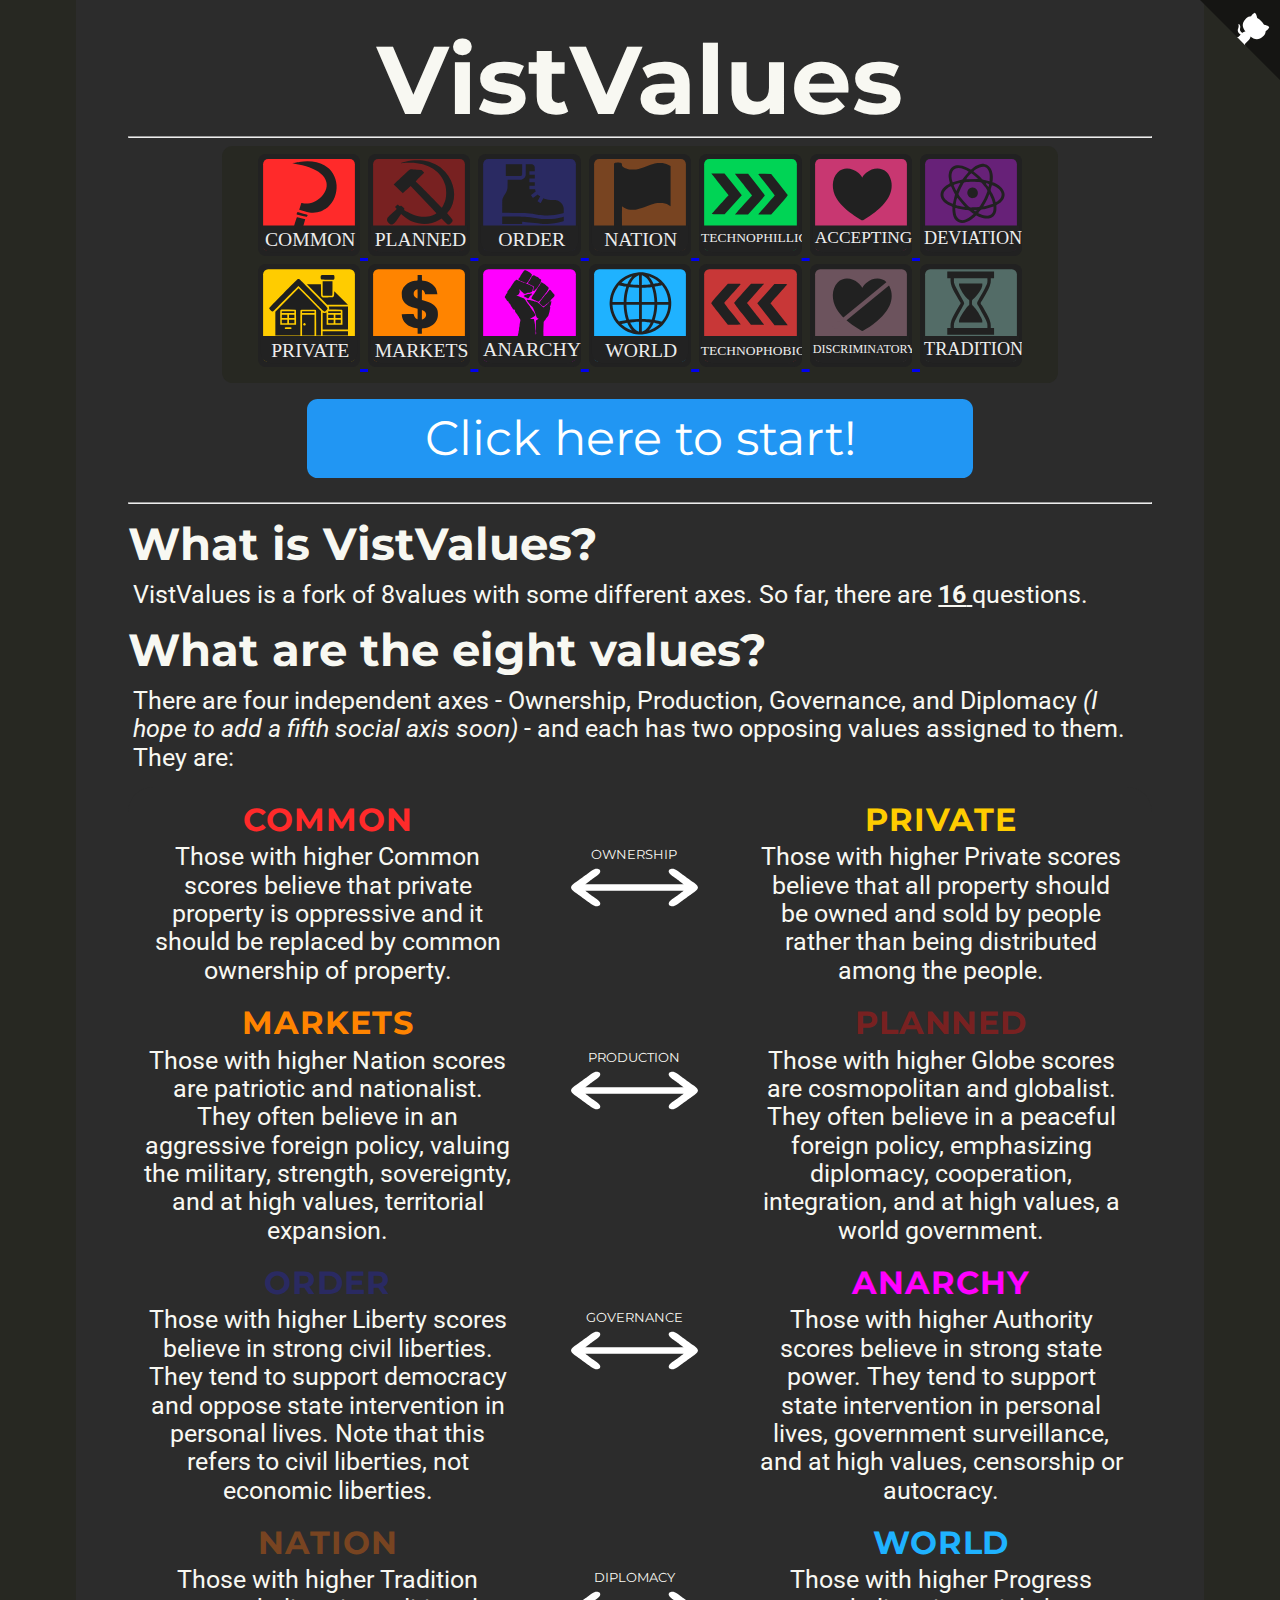
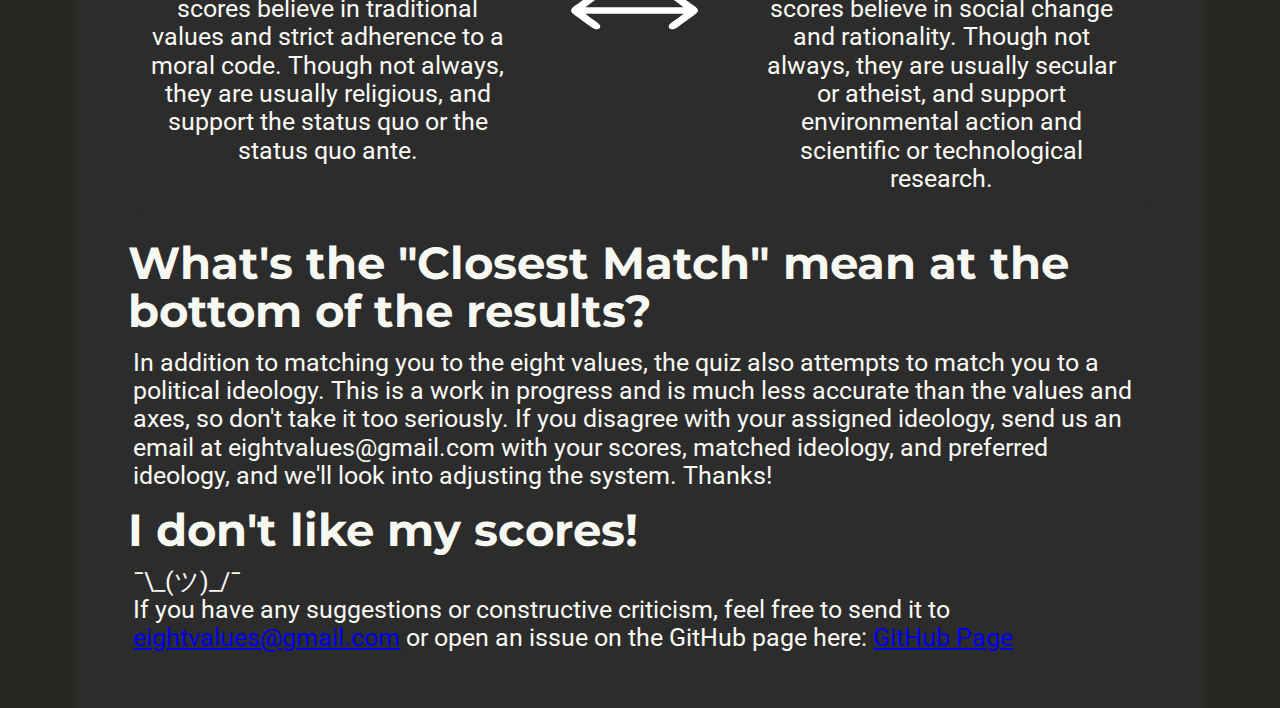
==== commit 6abdbc04: "Update index.html" ====
--- a/index.html
+++ b/index.html
@@ -57,13 +57,6 @@
   <h1>VistValues</h1>
   <hr>
   <div class="center">
-    <div class="axis_name septacolumn">OWNERSHIP</div>
-    <div class="axis_name septacolumn">PRODUCTION</div>
-    <div class="axis_name septacolumn">GOVERNANCE</div>
-    <div class="axis_name septacolumn">DIPLOMACY</div>
-    <div class="axis_name septacolumn">TECHNOLOGY</div>
-    <div class="axis_name septacolumn">SOCIETY</div>
-    <div class="axis_name septacolumn">CULTURE</div>
     <a href="#anchor">
       <img src="value_images/common.svg" class="septacolumn">
     </a>
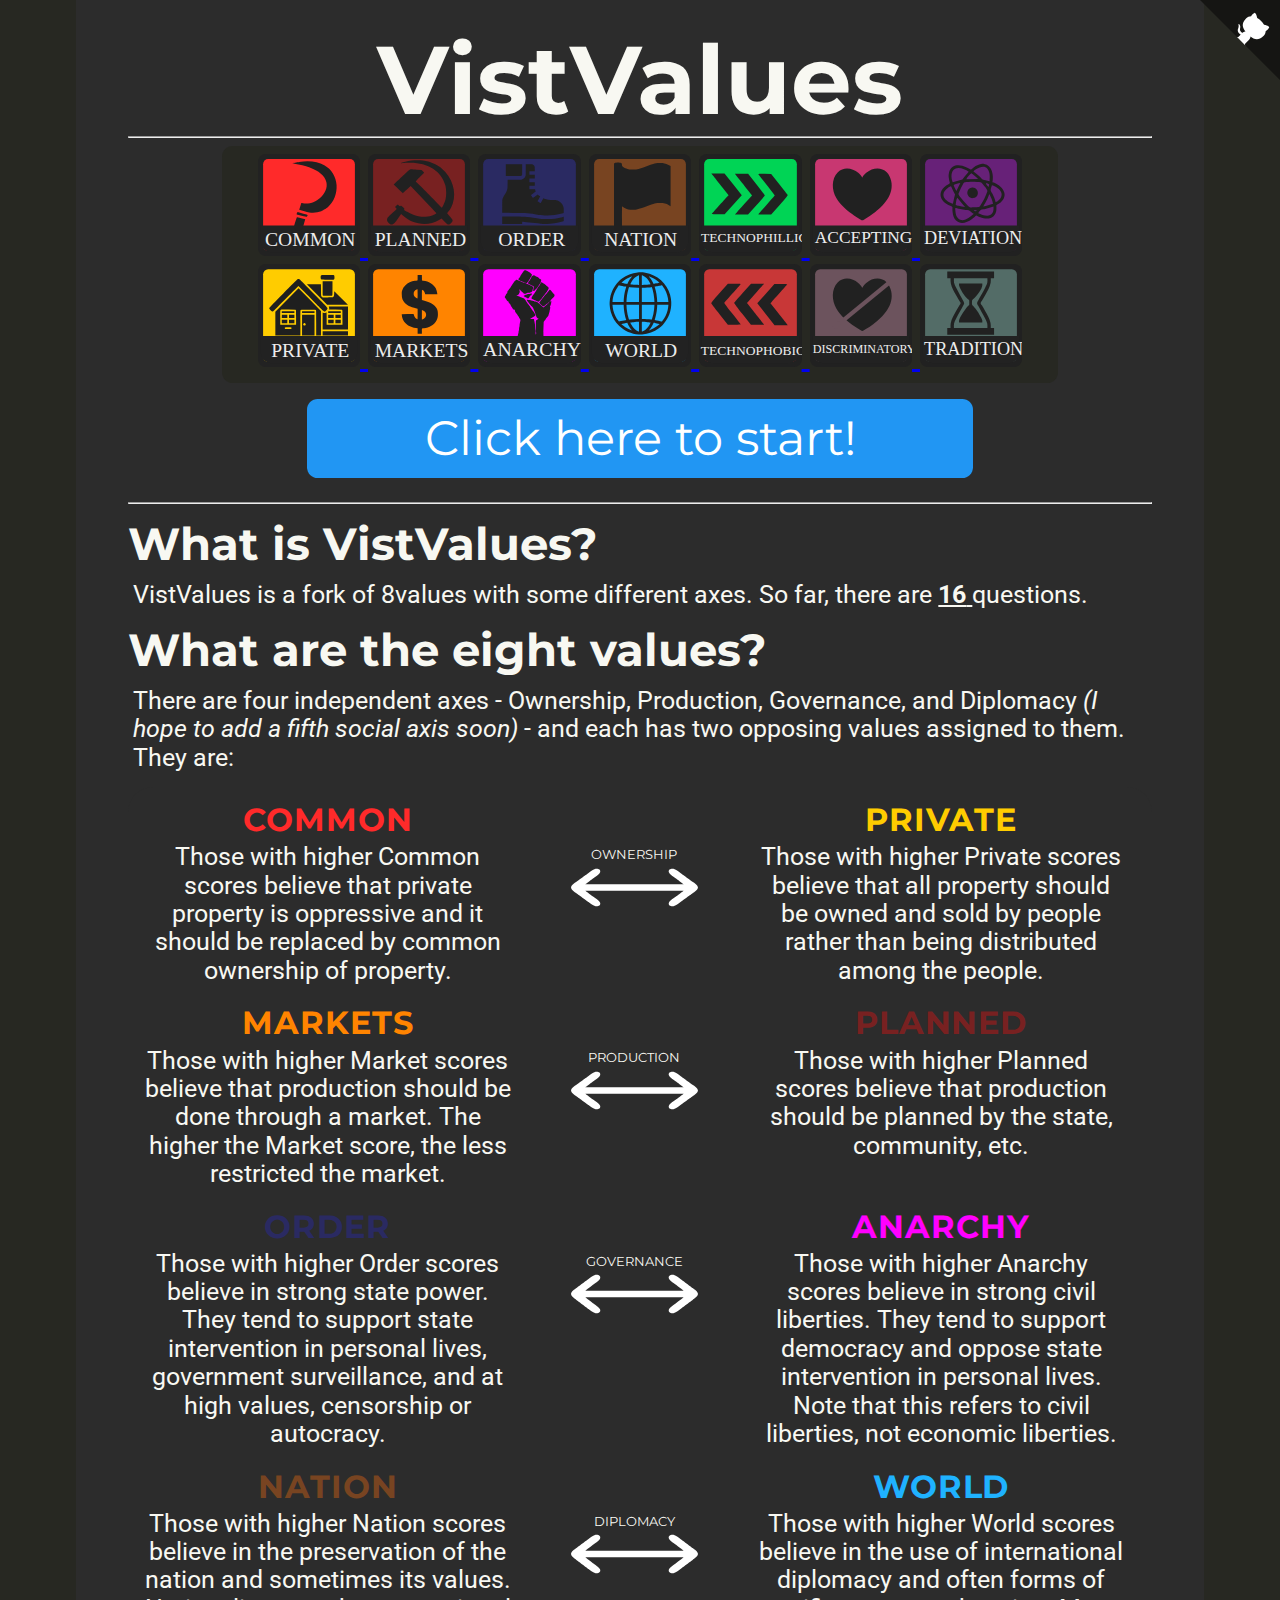
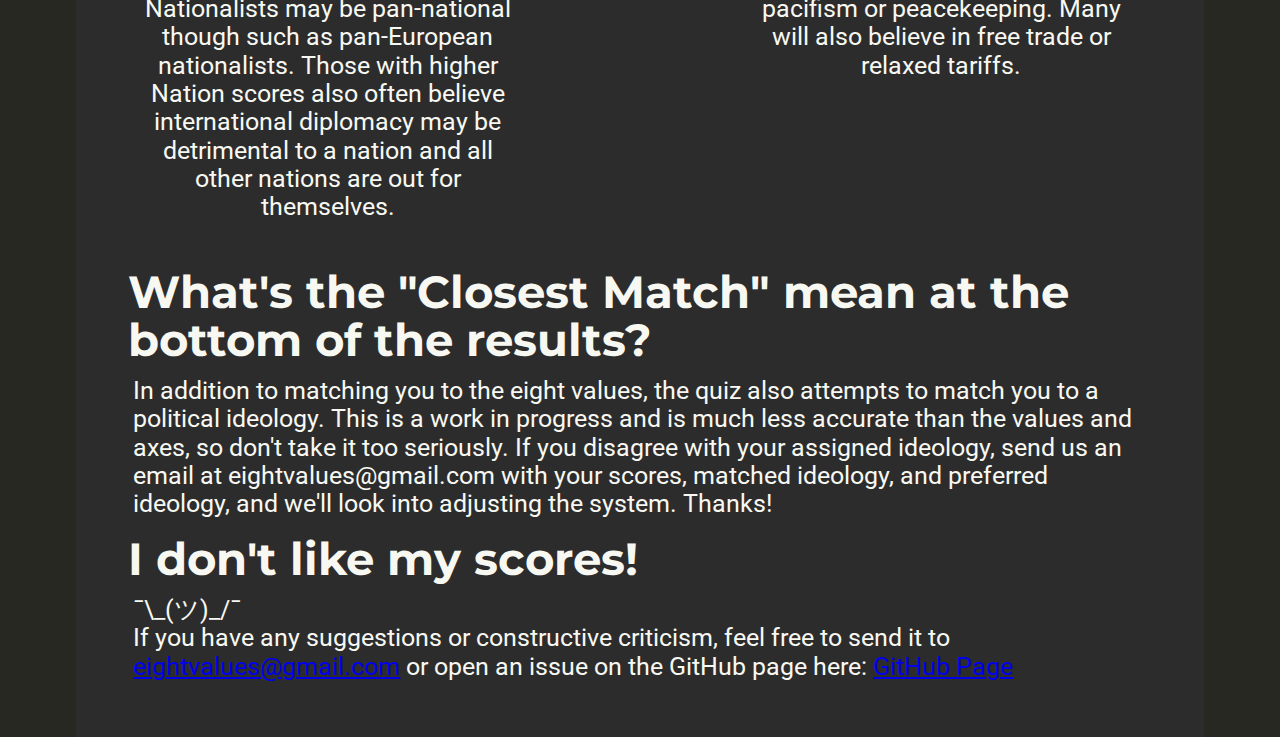
==== commit 623d8741: "Update index.html" ====
--- a/index.html
+++ b/index.html
@@ -138,7 +138,7 @@
         <p class="value">
           <b style="color:#FF8400;">MARKETS</b>
         </p>
-        <p class="blurb-text"> Those with higher Nation scores are patriotic and nationalist. They often believe in an aggressive foreign policy, valuing the military, strength, sovereignty, and at high values, territorial expansion. </p>
+        <p class="blurb-text"> Those with higher Market scores believe that production should be done through a market. The higher the Market score, the less restricted the market.</p>
       </div>
       <div class="explanation_axis">
         <p class="axis_name">PRODUCTION</p>
@@ -148,7 +148,7 @@
         <p class="value">
           <b style="color:#782121;">PLANNED</b>
         </p>
-        <p class="blurb-text"> Those with higher Globe scores are cosmopolitan and globalist. They often believe in a peaceful foreign policy, emphasizing diplomacy, cooperation, integration, and at high values, a world government. </p>
+        <p class="blurb-text">Those with higher Planned scores believe that production should be planned by the state, community, etc.</p>
       </div>
     </div>
     <div class="spacer">
@@ -156,7 +156,7 @@
         <p class="value">
           <b style="color:#2A2A62;">ORDER</b>
         </p>
-        <p class="blurb-text"> Those with higher Liberty scores believe in strong civil liberties. They tend to support democracy and oppose state intervention in personal lives. Note that this refers to civil liberties, not economic liberties. </p>
+        <p class="blurb-text"> Those with higher Order scores believe in strong state power. They tend to support state intervention in personal lives, government surveillance, and at high values, censorship or autocracy.  </p>
       </div>
       <div class="explanation_axis">
         <p class="axis_name">GOVERNANCE</p>
@@ -166,7 +166,7 @@
         <p class="value">
           <b style="color:#FF00FF;">ANARCHY</b>
         </p>
-        <p class="blurb-text"> Those with higher Authority scores believe in strong state power. They tend to support state intervention in personal lives, government surveillance, and at high values, censorship or autocracy. </p>
+        <p class="blurb-text">Those with higher Anarchy scores believe in strong civil liberties. They tend to support democracy and oppose state intervention in personal lives. Note that this refers to civil liberties, not economic liberties.</p>
       </div>
     </div>
     <div class="spacer">
@@ -174,7 +174,7 @@
         <p class="value">
           <b style="color:#784421;">NATION</b>
         </p>
-        <p class="blurb-text"> Those with higher Tradition scores believe in traditional values and strict adherence to a moral code. Though not always, they are usually religious, and support the status quo or the status quo ante. </p>
+        <p class="blurb-text"> Those with higher Nation scores believe in the preservation of the nation and sometimes its values. Nationalists may be pan-national though such as pan-European nationalists. Those with higher Nation scores also often believe international diplomacy may be detrimental to a nation and all other nations are out for themselves.</p>
       </div>
       <div class="explanation_axis">
         <p class="axis_name">DIPLOMACY</p>
@@ -184,7 +184,7 @@
         <p class="value">
           <b style="color:#1FB2FF;">WORLD</b>
         </p>
-        <p class="blurb-text"> Those with higher Progress scores believe in social change and rationality. Though not always, they are usually secular or atheist, and support environmental action and scientific or technological research. </p>
+        <p class="blurb-text"> Those with higher World scores believe in the use of international diplomacy and often forms of pacifism or peacekeeping. Many will also believe in free trade or relaxed tariffs.</p>
       </div>
     </div>
     <br />
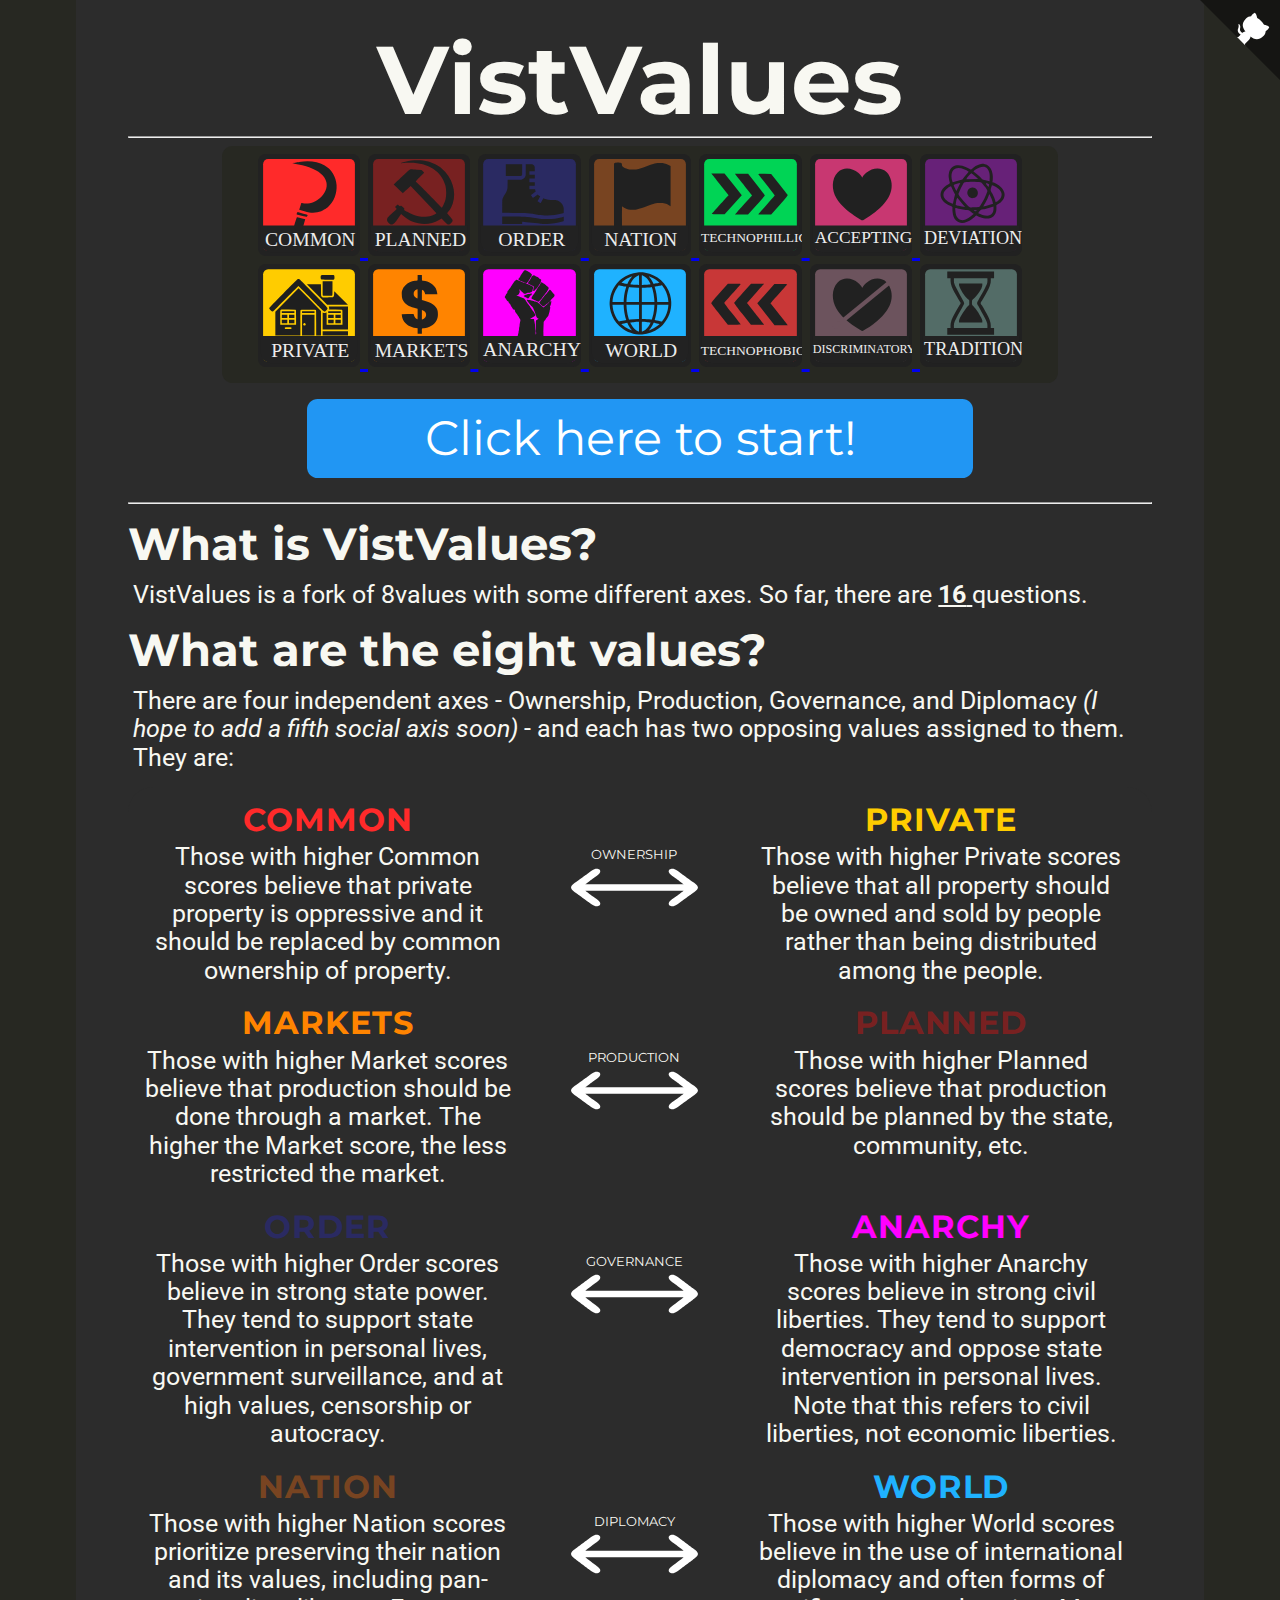
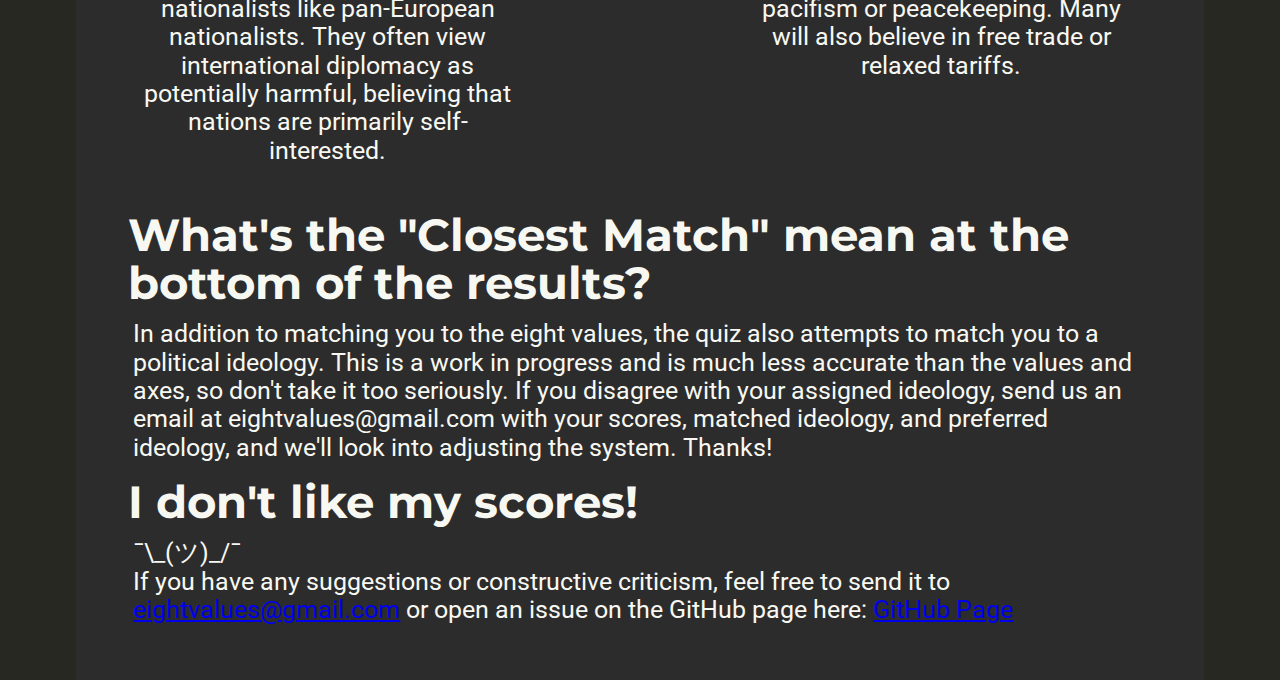
==== commit a655bf99: "Update index.html" ====
--- a/index.html
+++ b/index.html
@@ -174,7 +174,7 @@
         <p class="value">
           <b style="color:#784421;">NATION</b>
         </p>
-        <p class="blurb-text"> Those with higher Nation scores believe in the preservation of the nation and sometimes its values. Nationalists may be pan-national though such as pan-European nationalists. Those with higher Nation scores also often believe international diplomacy may be detrimental to a nation and all other nations are out for themselves.</p>
+        <p class="blurb-text"> Those with higher Nation scores prioritize preserving their nation and its values, including pan-nationalists like pan-European nationalists. They often view international diplomacy as potentially harmful, believing that nations are primarily self-interested.</p>
       </div>
       <div class="explanation_axis">
         <p class="axis_name">DIPLOMACY</p>
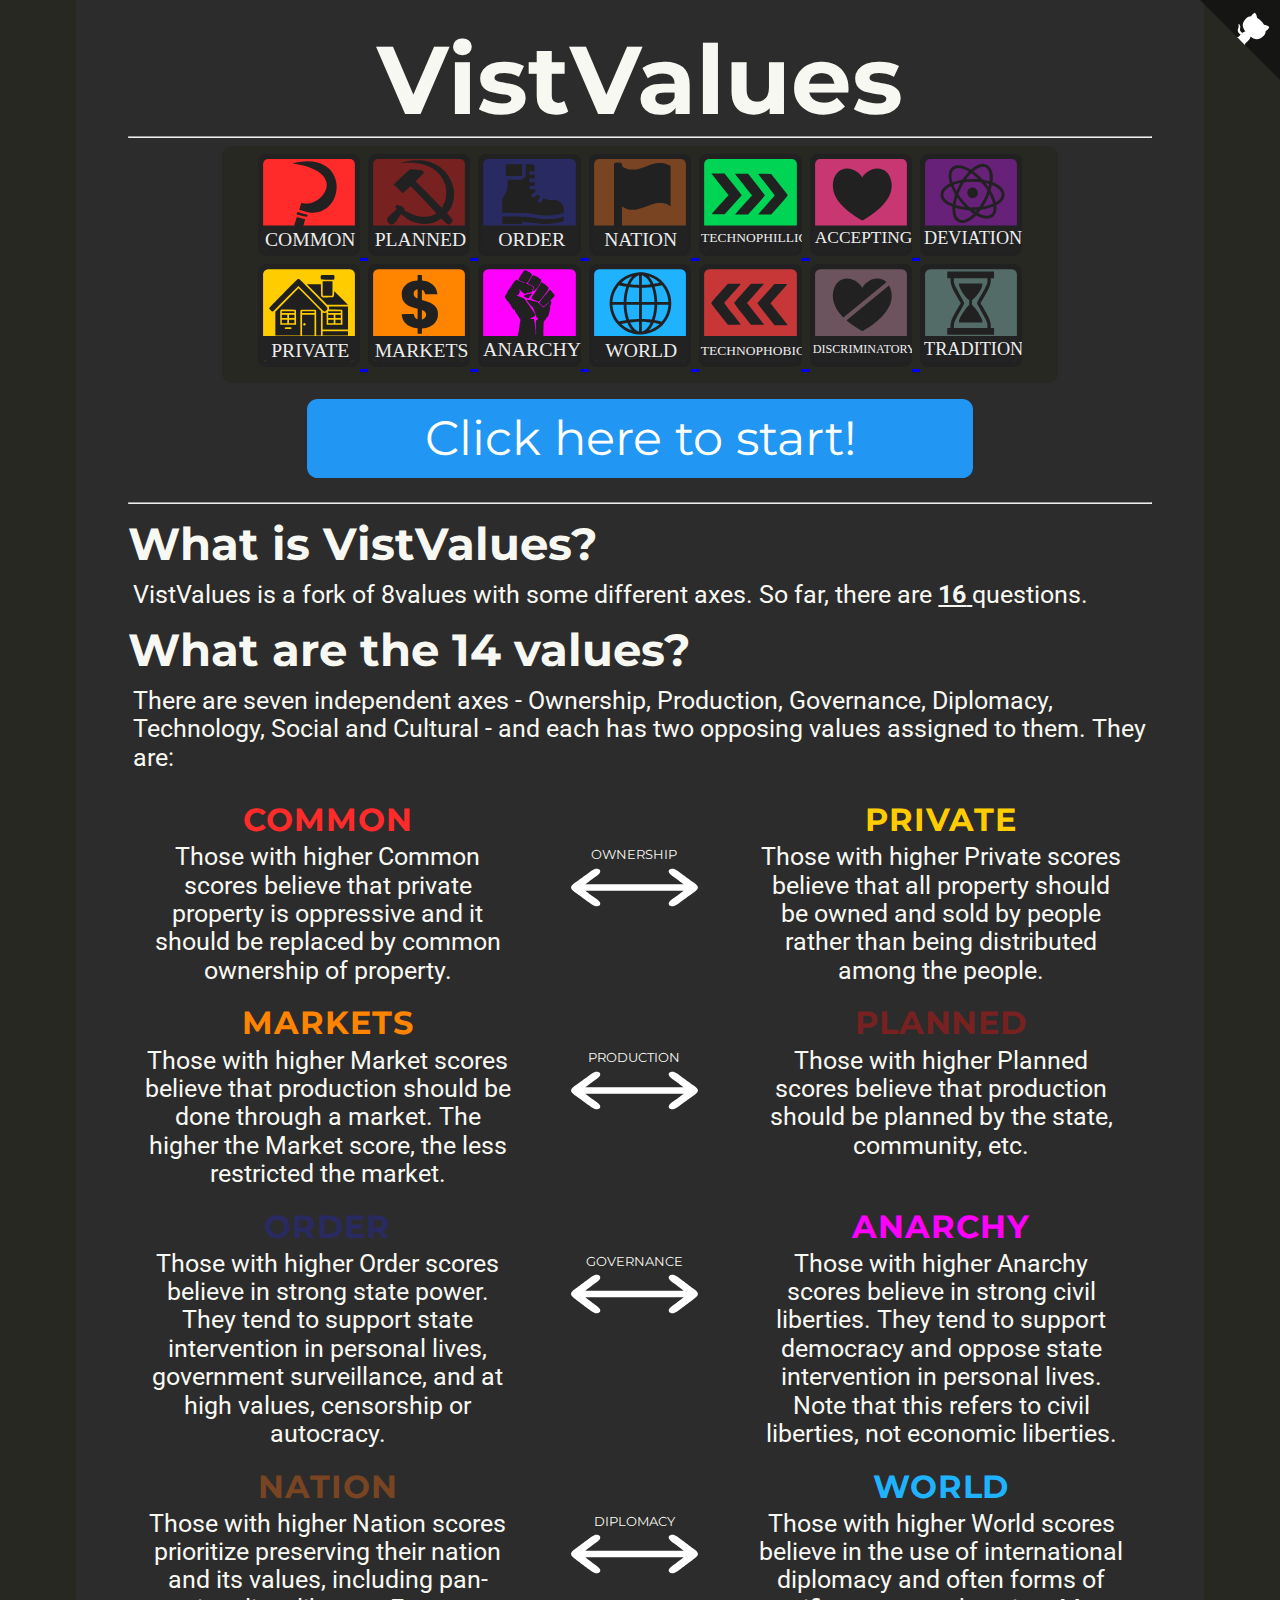
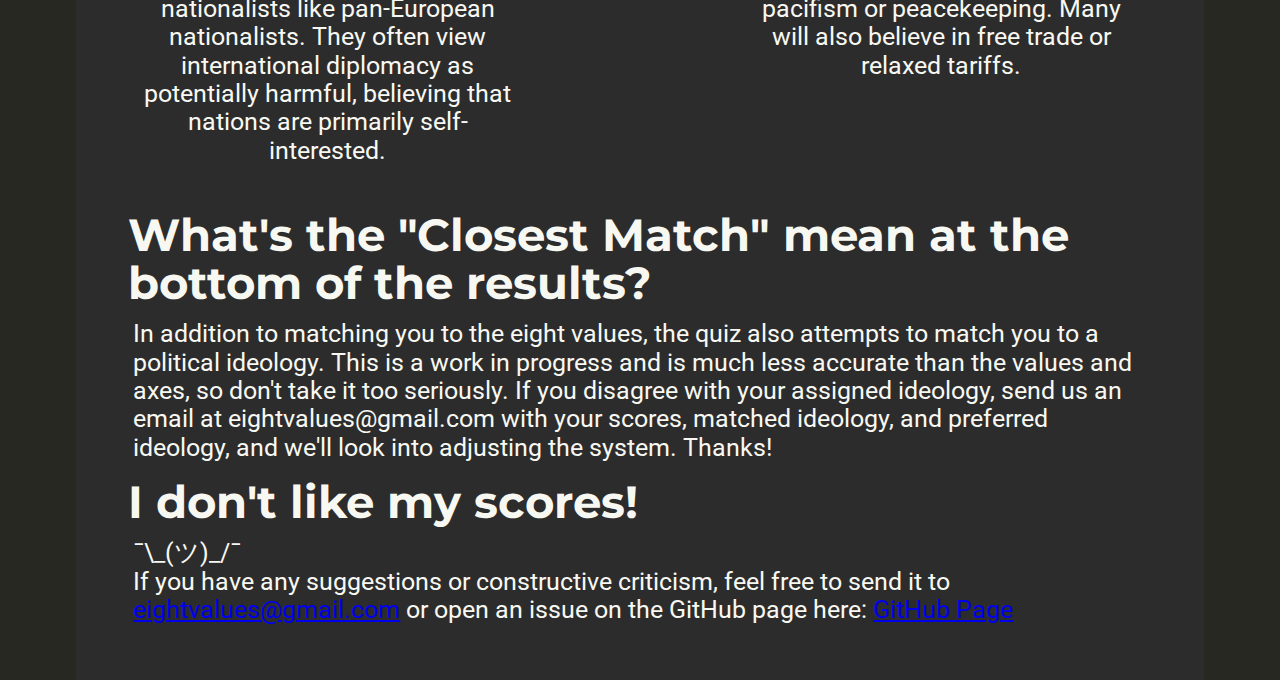
==== commit b64711a4: "Update index.html" ====
--- a/index.html
+++ b/index.html
@@ -111,9 +111,9 @@
       </u>
     </b> questions. </p>
   <h2>
-    <a id="anchor">What are the eight values?</a>
+    <a id="anchor">What are the 14 values?</a>
   </h2>
-  <p>There are four independent axes - Ownership, Production, Governance, and Diplomacy <i>(I hope to add a fifth social axis soon)</i> - and each has two opposing values assigned to them. They are: </p>
+  <p>There are seven independent axes - Ownership, Production, Governance, Diplomacy, Technology, Social and Cultural - and each has two opposing values assigned to them. They are: </p>
   <div class="explanation_bg">
     <div class="spacer">
       <div class="explanation_blurb_left">
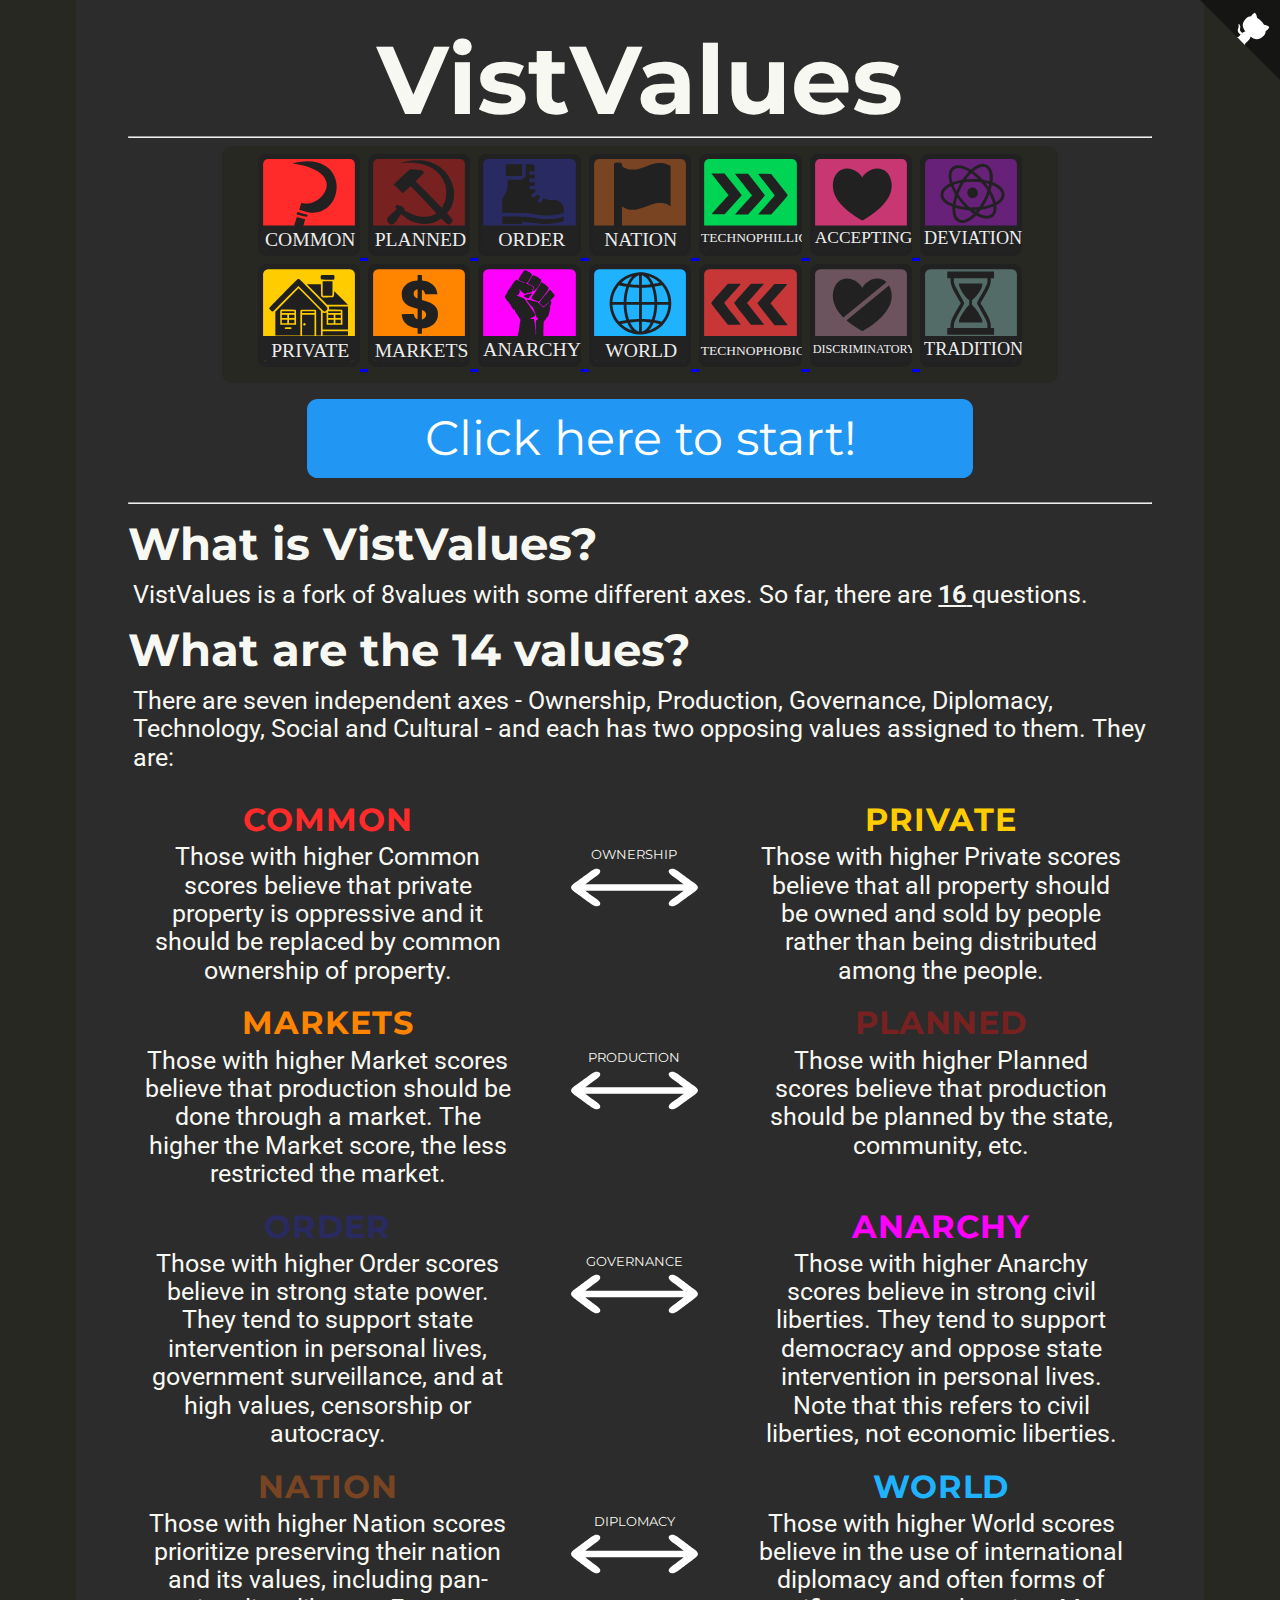
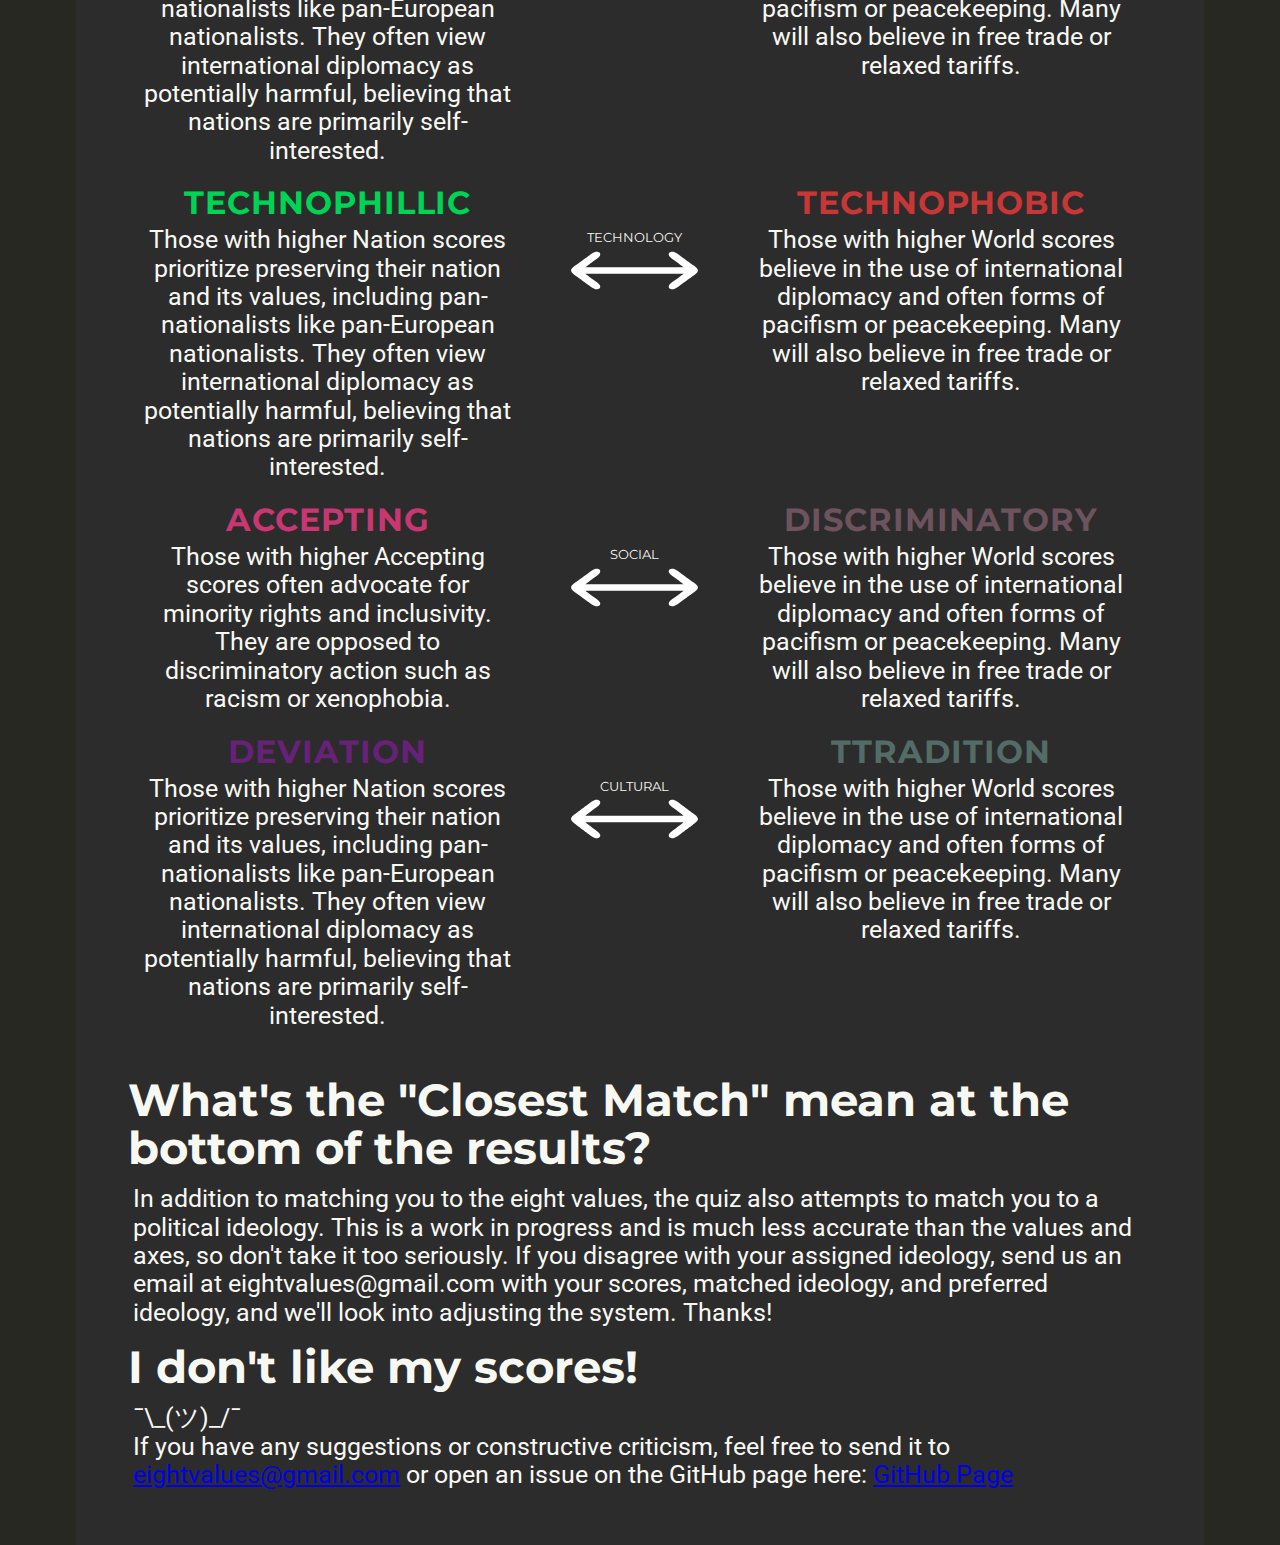
==== commit 2b9c2b20: "Update index.html" ====
--- a/index.html
+++ b/index.html
@@ -187,6 +187,60 @@
         <p class="blurb-text"> Those with higher World scores believe in the use of international diplomacy and often forms of pacifism or peacekeeping. Many will also believe in free trade or relaxed tariffs.</p>
       </div>
     </div>
+    <div class="spacer">
+      <div class="explanation_blurb_left">
+        <p class="value">
+          <b style="color:#00D455;">TECHNOPHILLIC</b>
+        </p>
+        <p class="blurb-text"> Those with higher Nation scores prioritize preserving their nation and its values, including pan-nationalists like pan-European nationalists. They often view international diplomacy as potentially harmful, believing that nations are primarily self-interested.</p>
+      </div>
+      <div class="explanation_axis">
+        <p class="axis_name">TECHNOLOGY</p>
+        <img class="arrow" src="double_arrow.svg"></img>
+      </div>
+      <div class="explanation_blurb_right">
+        <p class="value">
+          <b style="color:#C83737;">TECHNOPHOBIC</b>
+        </p>
+        <p class="blurb-text"> Those with higher World scores believe in the use of international diplomacy and often forms of pacifism or peacekeeping. Many will also believe in free trade or relaxed tariffs.</p>
+      </div>
+    </div>
+    <div class="spacer">
+      <div class="explanation_blurb_left">
+        <p class="value">
+          <b style="color:#C83771;">ACCEPTING</b>
+        </p>
+        <p class="blurb-text"> Those with higher Accepting scores often advocate for minority rights and inclusivity. They are opposed to discriminatory action such as racism or xenophobia.</p>
+      </div>
+      <div class="explanation_axis">
+        <p class="axis_name">SOCIAL</p>
+        <img class="arrow" src="double_arrow.svg"></img>
+      </div>
+      <div class="explanation_blurb_right">
+        <p class="value">
+          <b style="color:#6C535D;">DISCRIMINATORY</b>
+        </p>
+        <p class="blurb-text"> Those with higher World scores believe in the use of international diplomacy and often forms of pacifism or peacekeeping. Many will also believe in free trade or relaxed tariffs.</p>
+      </div>
+    </div>
+    <div class="spacer">
+      <div class="explanation_blurb_left">
+        <p class="value">
+          <b style="color:#672178;">DEVIATION</b>
+        </p>
+        <p class="blurb-text"> Those with higher Nation scores prioritize preserving their nation and its values, including pan-nationalists like pan-European nationalists. They often view international diplomacy as potentially harmful, believing that nations are primarily self-interested.</p>
+      </div>
+      <div class="explanation_axis">
+        <p class="axis_name">CULTURAL</p>
+        <img class="arrow" src="double_arrow.svg"></img>
+      </div>
+      <div class="explanation_blurb_right">
+        <p class="value">
+          <b style="color:#536C67;">TTRADITION</b>
+        </p>
+        <p class="blurb-text"> Those with higher World scores believe in the use of international diplomacy and often forms of pacifism or peacekeeping. Many will also believe in free trade or relaxed tariffs.</p>
+      </div>
+    </div>
     <br />
   </div>
   <h2 style="margin-top: 17pt;">What's the "Closest Match" mean at the bottom of the results?</h2>
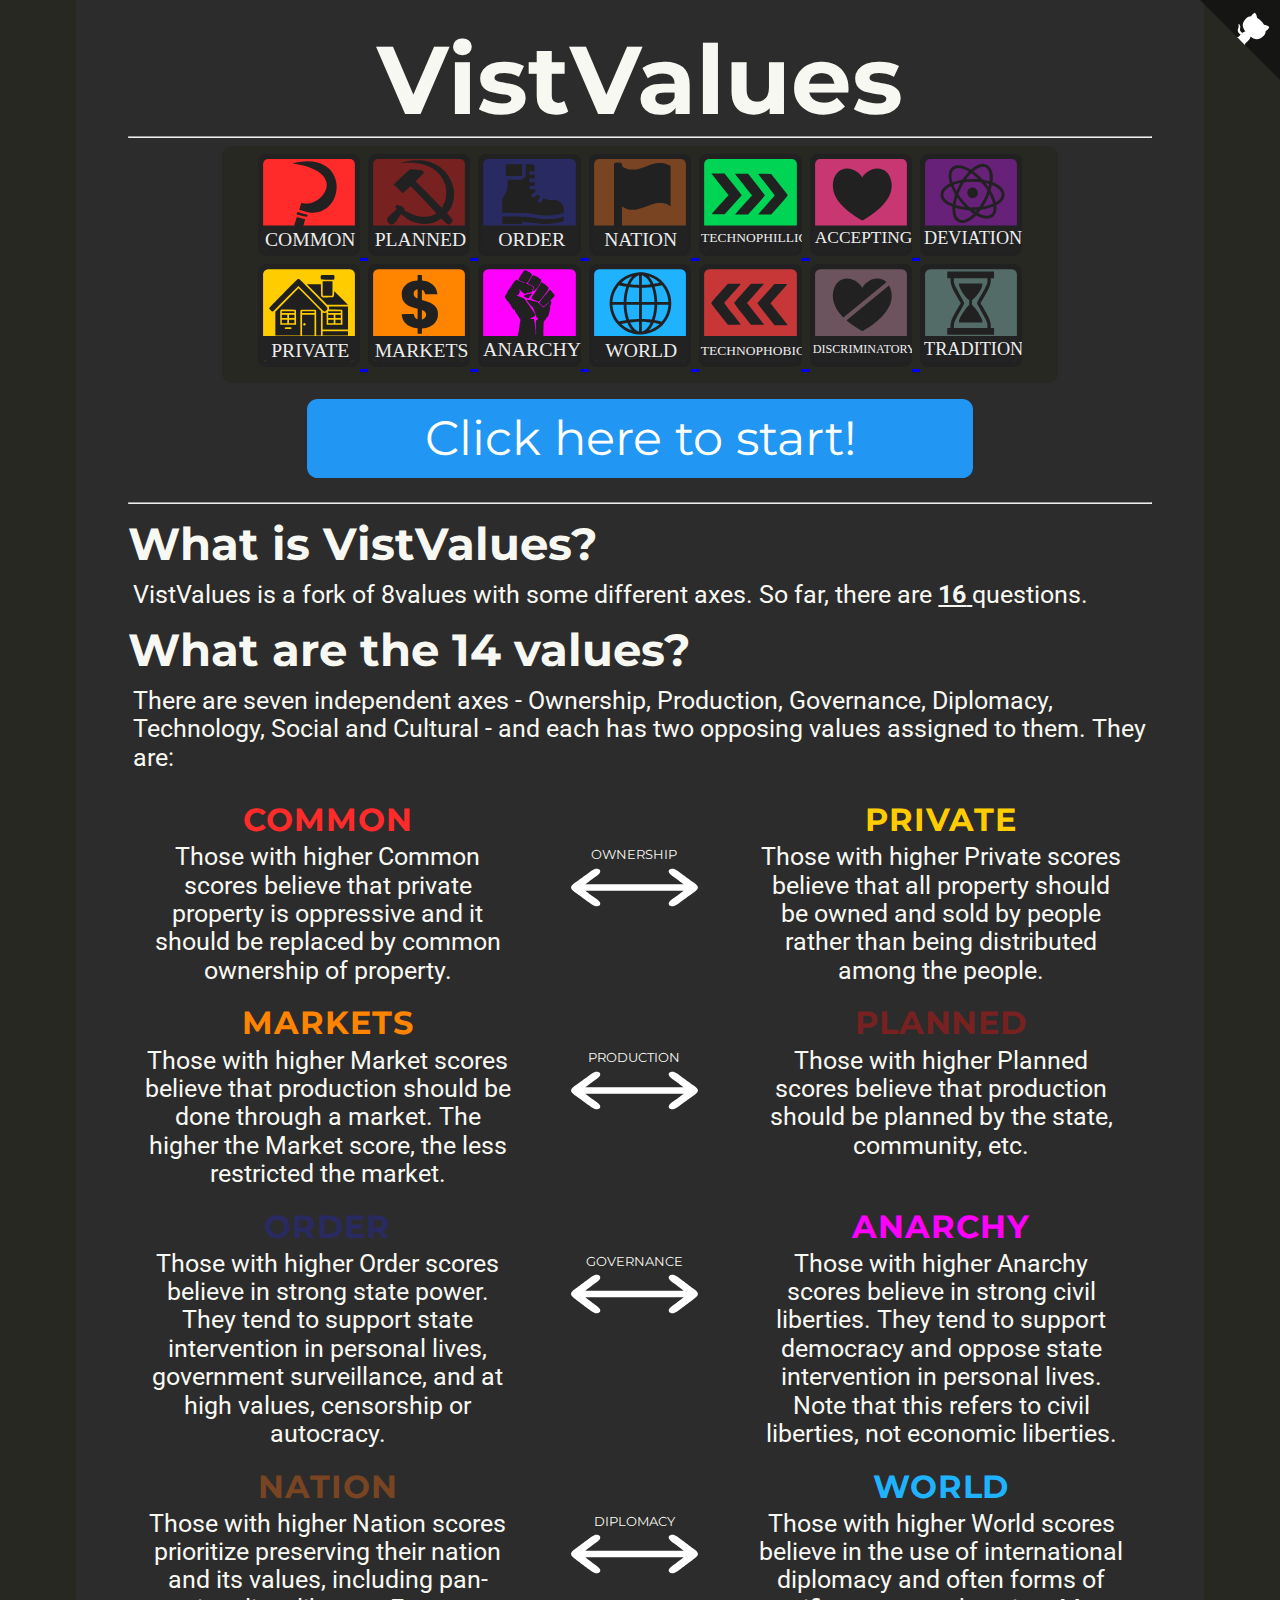
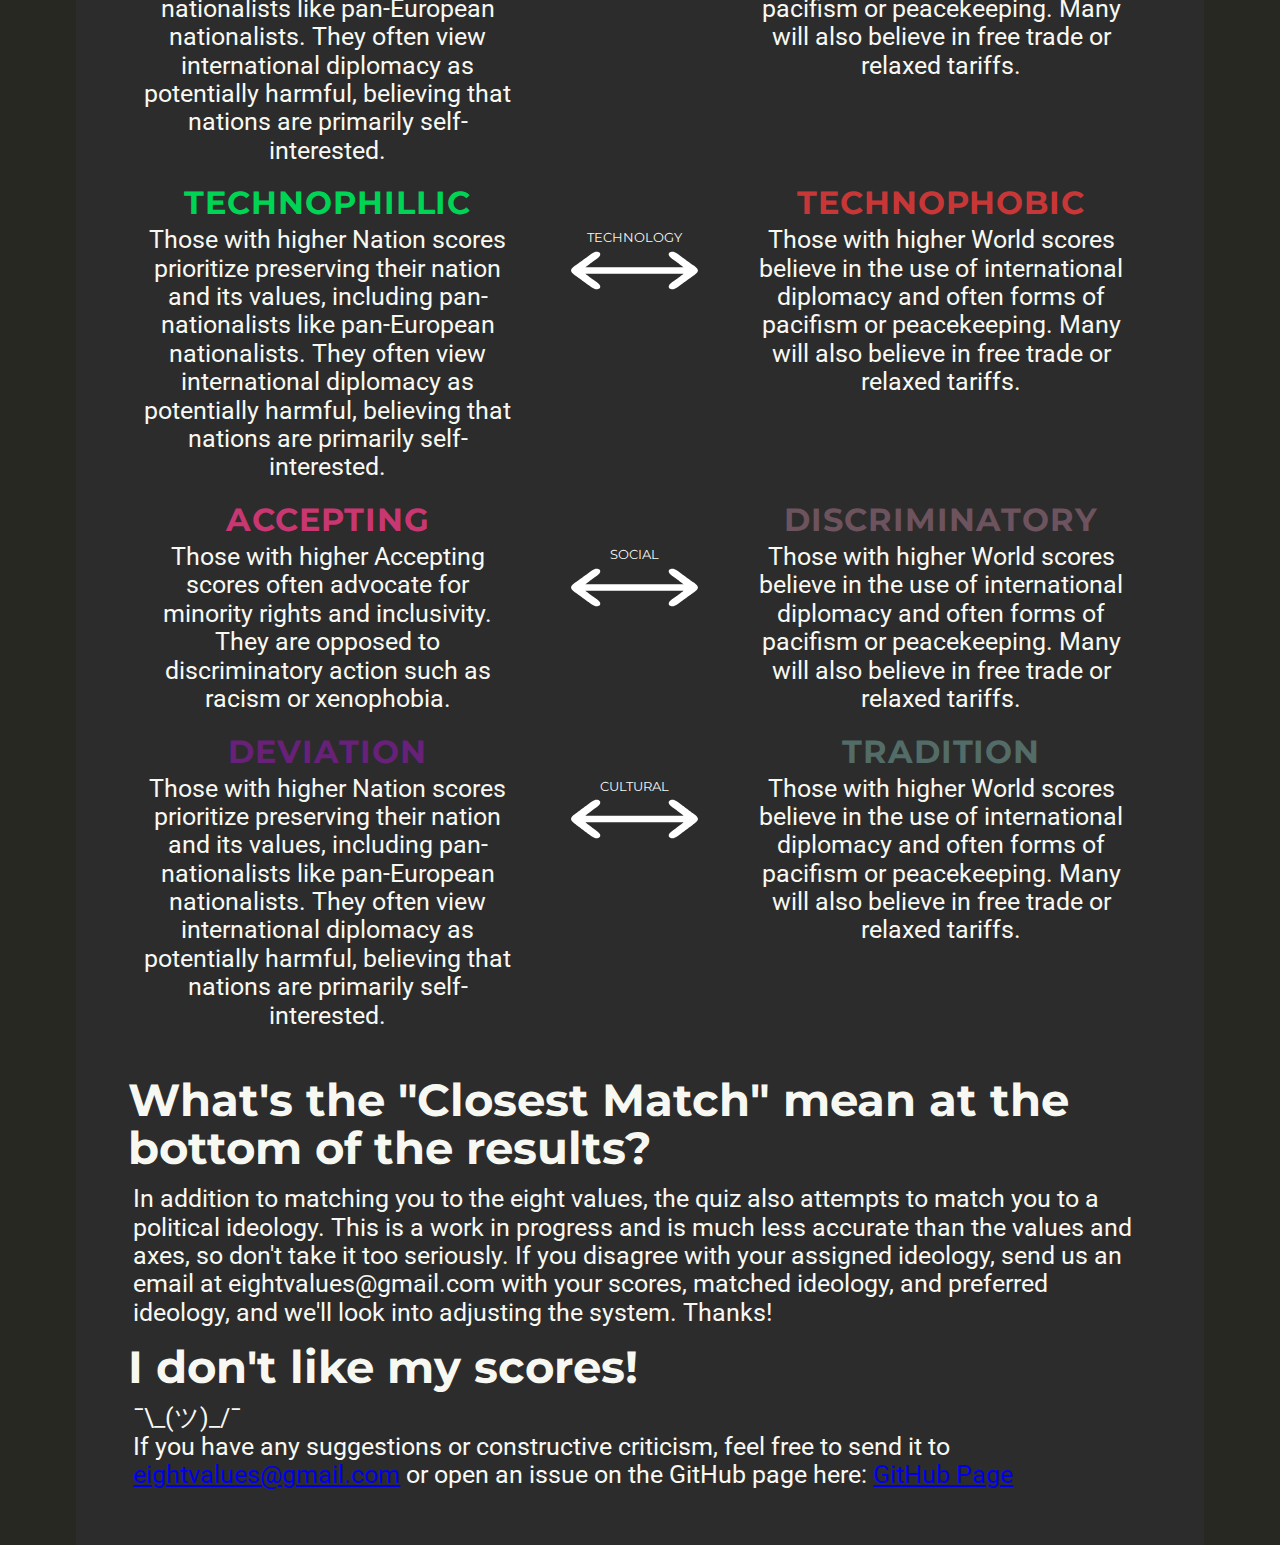
==== commit e834863a: "Update index.html" ====
--- a/index.html
+++ b/index.html
@@ -236,7 +236,7 @@
       </div>
       <div class="explanation_blurb_right">
         <p class="value">
-          <b style="color:#536C67;">TTRADITION</b>
+          <b style="color:#536C67;">TRADITION</b>
         </p>
         <p class="blurb-text"> Those with higher World scores believe in the use of international diplomacy and often forms of pacifism or peacekeeping. Many will also believe in free trade or relaxed tariffs.</p>
       </div>
